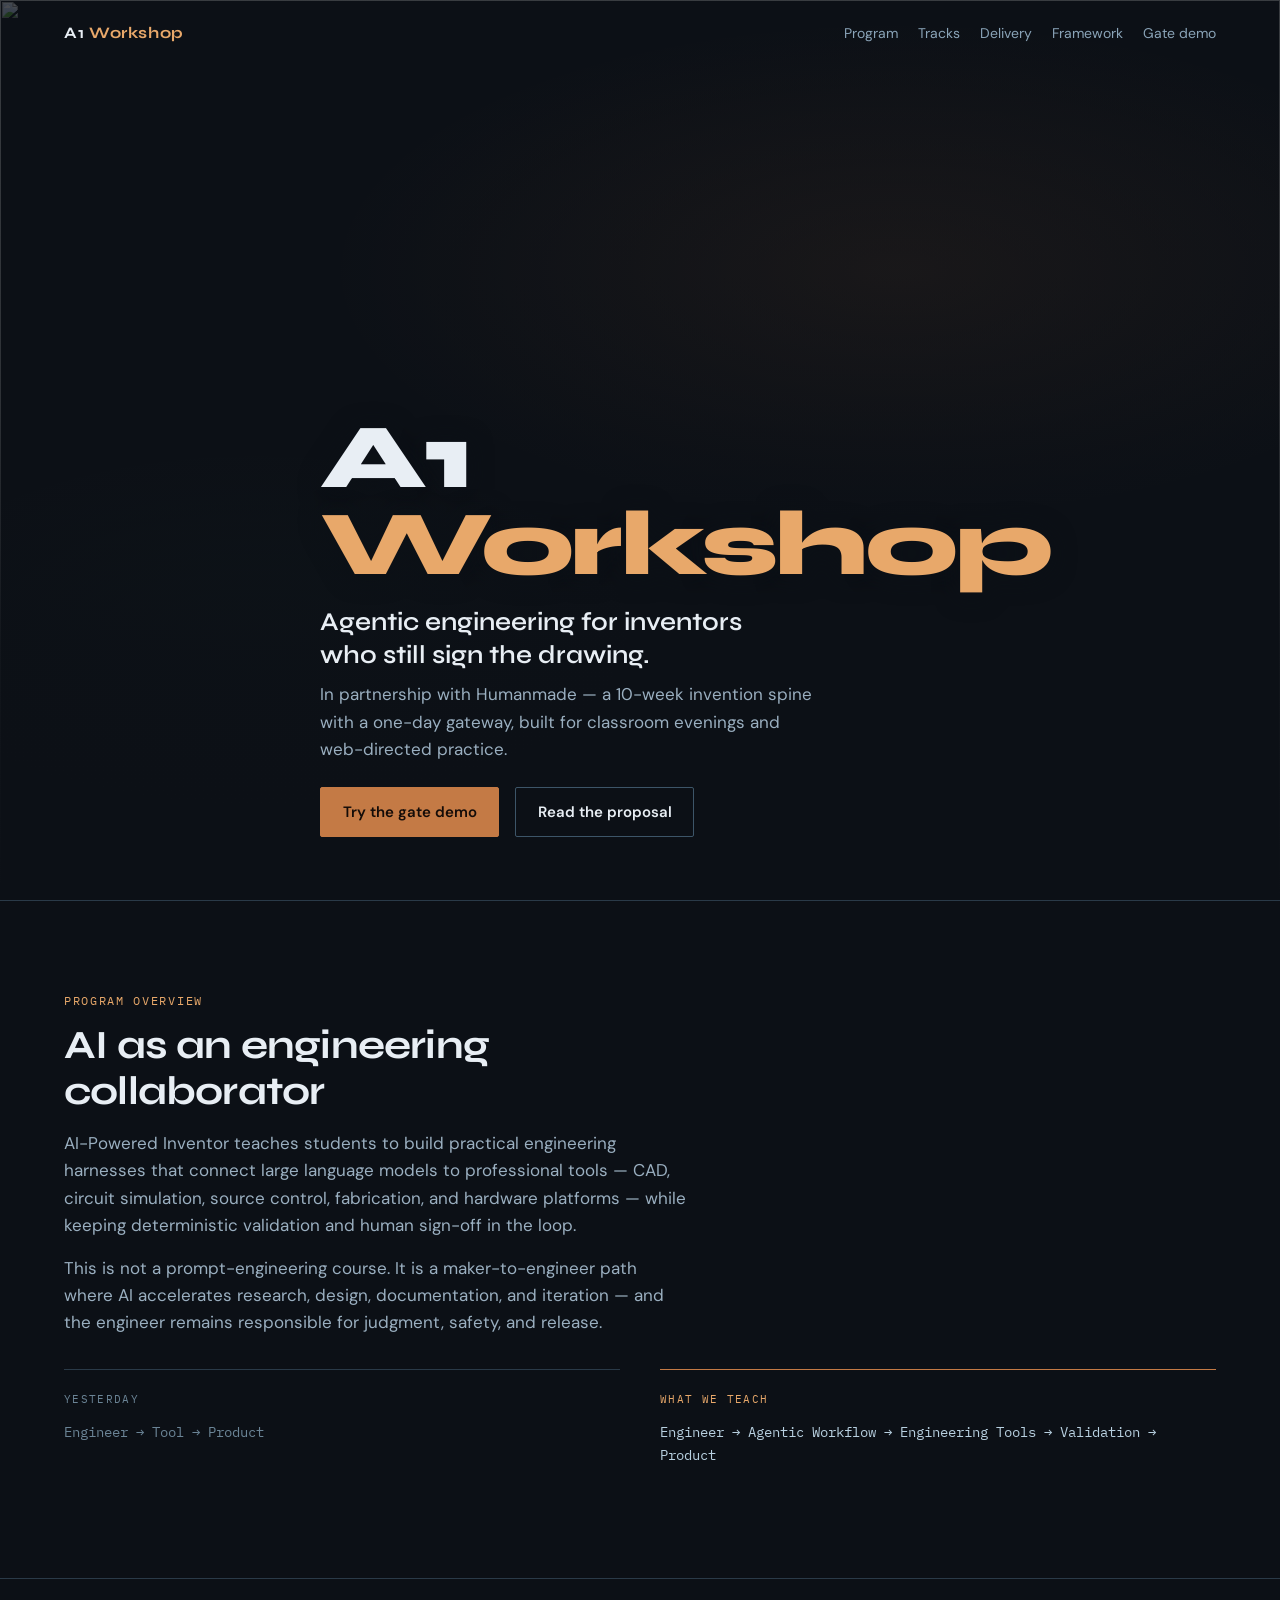
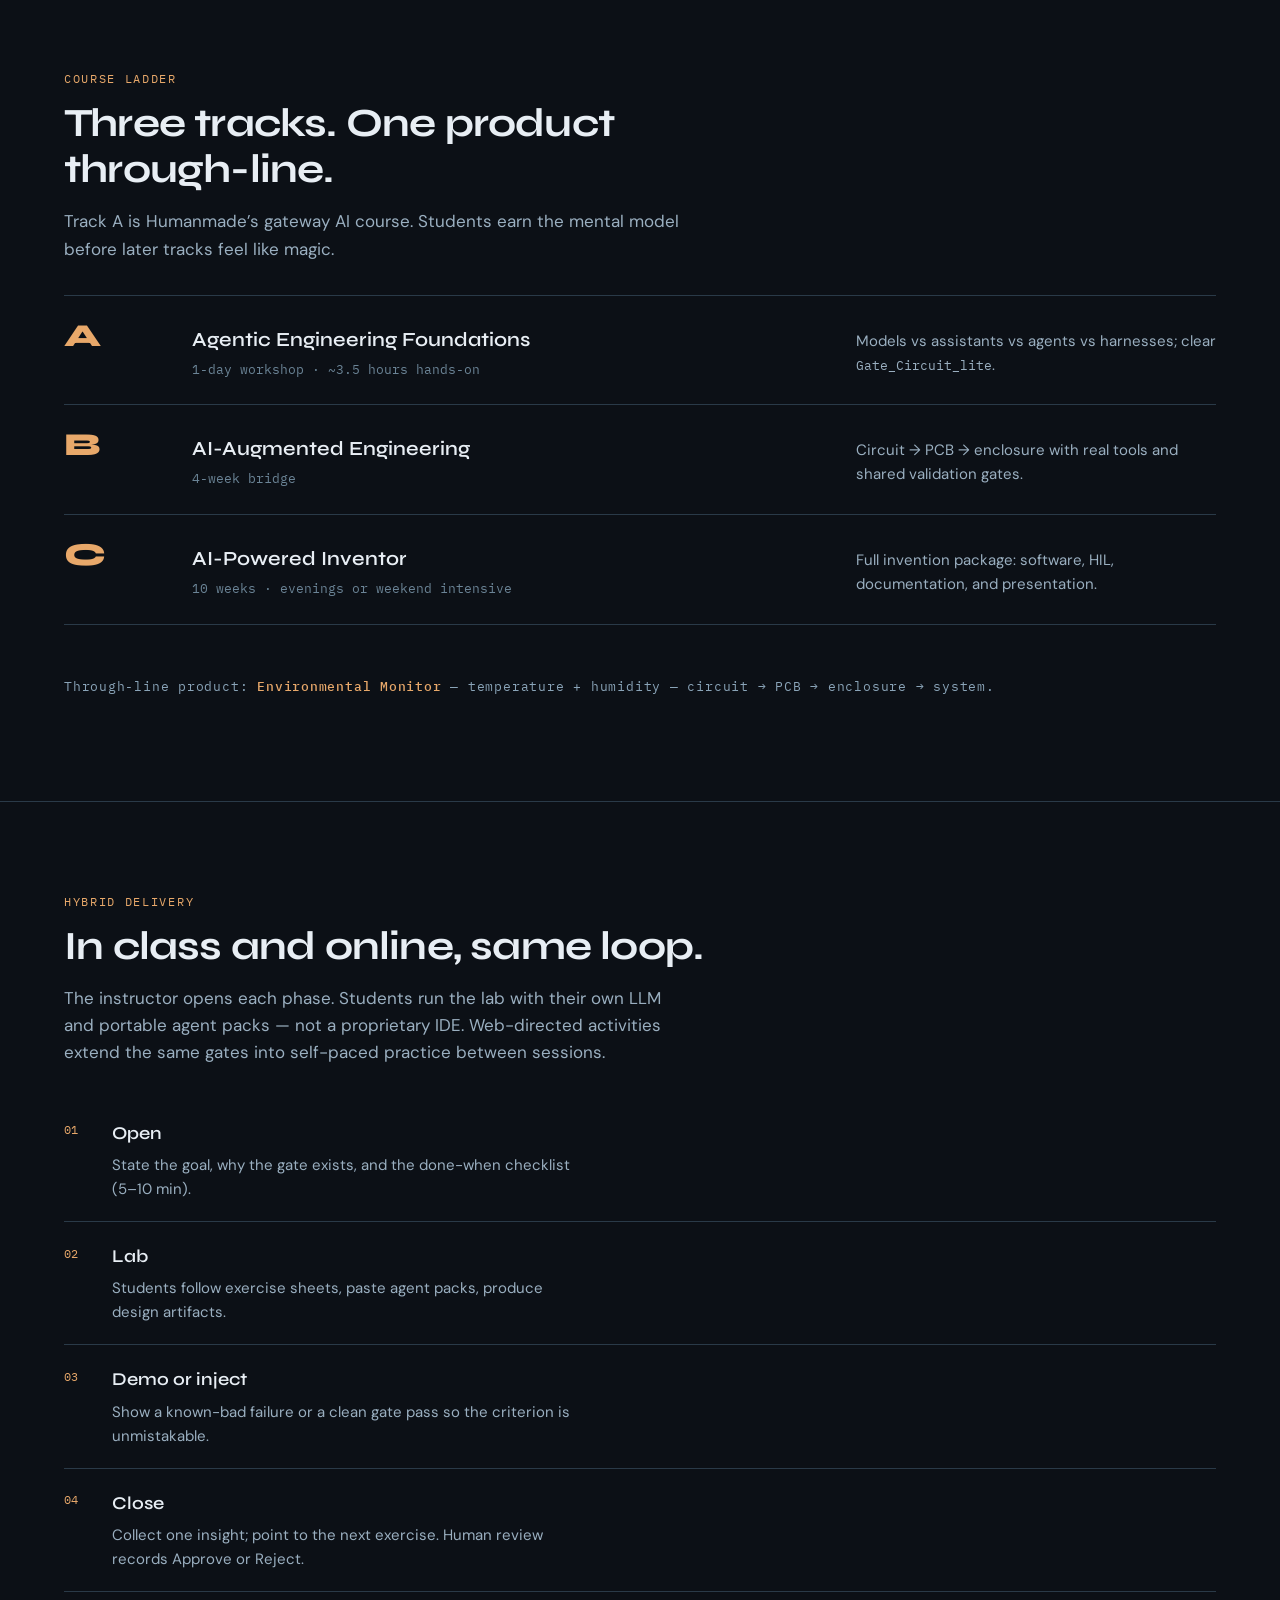
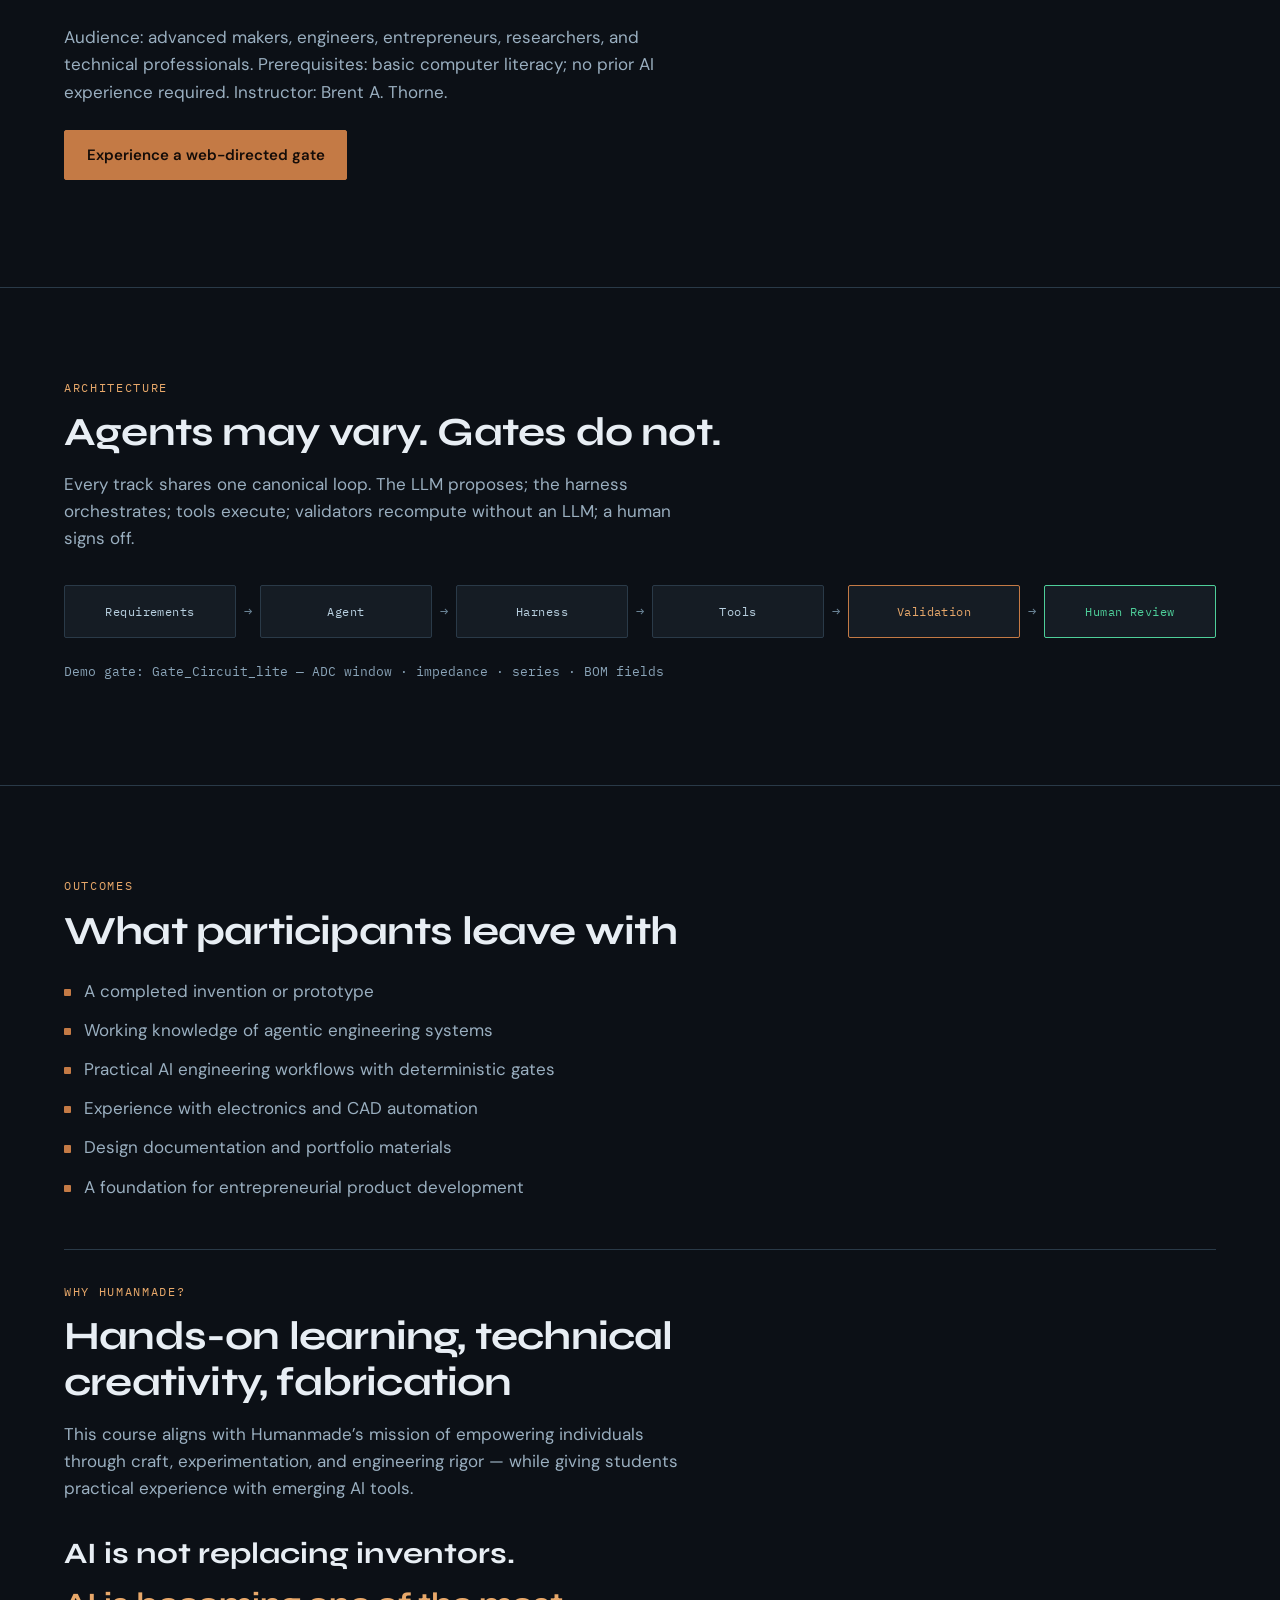
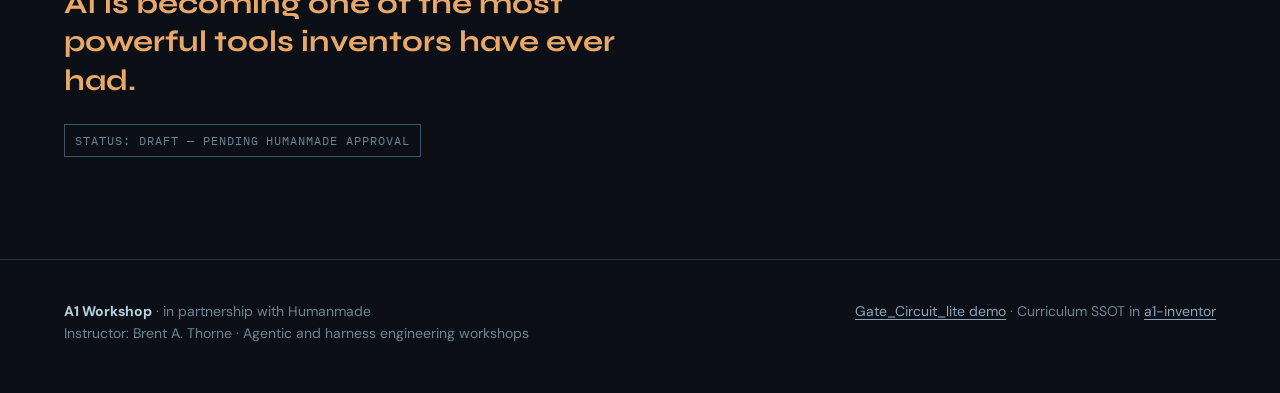
==== index.html @ 2c694110 "first light" ====
<!DOCTYPE html>
<html lang="en">
  <head>
    <meta charset="utf-8" />
    <meta name="viewport" content="width=device-width, initial-scale=1" />
    <title>A1 Workshop — AI-Powered Inventor</title>
    <meta
      name="description"
      content="A1 Workshop proposal: agentic and harness engineering for inventors, in partnership with Humanmade."
    />
    <link rel="icon" href="assets/favicon.svg" type="image/svg+xml" />
    <link rel="stylesheet" href="styles.css" />
  </head>
  <body>
    <header class="site-header">
      <div class="wrap">
        <a class="wordmark" href="./">A1 <span>Workshop</span></a>
        <nav class="nav" aria-label="Primary">
          <a href="#program">Program</a>
          <a href="#tracks">Tracks</a>
          <a href="#delivery">Delivery</a>
          <a href="#framework">Framework</a>
          <a href="lab/gate-lite.html">Gate demo</a>
        </nav>
      </div>
    </header>

    <main>
      <section class="hero" aria-label="Introduction">
        <div class="hero__visual" aria-hidden="true">
          <img src="assets/hero-monitor.svg" alt="" />
          <div class="hero__veil"></div>
        </div>
        <div class="wrap hero__content">
          <h1 class="hero__brand">A1<br /><em>Workshop</em></h1>
          <p class="hero__headline">Agentic engineering for inventors who still sign the drawing.</p>
          <p class="hero__support">
            In partnership with Humanmade — a 10-week invention spine with a one-day gateway, built for
            classroom evenings and web-directed practice.
          </p>
          <div class="hero__cta">
            <a class="btn btn--primary" href="lab/gate-lite.html">Try the gate demo</a>
            <a class="btn btn--ghost" href="#program">Read the proposal</a>
          </div>
        </div>
      </section>

      <section class="section" id="program">
        <div class="wrap">
          <p class="section__eyebrow">Program overview</p>
          <h2 class="section__title">AI as an engineering collaborator</h2>
          <p class="section__lead">
            AI-Powered Inventor teaches students to build practical engineering harnesses that connect
            large language models to professional tools — CAD, circuit simulation, source control,
            fabrication, and hardware platforms — while keeping deterministic validation and human
            sign-off in the loop.
          </p>
          <p class="section__lead" style="margin-top: -1rem">
            This is not a prompt-engineering course. It is a maker-to-engineer path where AI
            accelerates research, design, documentation, and iteration — and the engineer remains
            responsible for judgment, safety, and release.
          </p>
          <div class="compare">
            <div class="compare__old">
              <label>Yesterday</label>
              Engineer → Tool → Product
            </div>
            <div class="compare__new">
              <label>What we teach</label>
              Engineer → Agentic Workflow → Engineering Tools → Validation → Product
            </div>
          </div>
        </div>
      </section>

      <section class="section" id="tracks">
        <div class="wrap">
          <p class="section__eyebrow">Course ladder</p>
          <h2 class="section__title">Three tracks. One product through-line.</h2>
          <p class="section__lead">
            Track A is Humanmade’s gateway AI course. Students earn the mental model before later
            tracks feel like magic.
          </p>
          <div class="tracks">
            <article class="track">
              <div class="track__id">A</div>
              <div>
                <h3 class="track__name">Agentic Engineering Foundations</h3>
                <p class="track__meta">1-day workshop · ~3.5 hours hands-on</p>
              </div>
              <p class="track__outcome">
                Models vs assistants vs agents vs harnesses; clear
                <code style="font-family: var(--font-mono); font-size: 0.85em">Gate_Circuit_lite</code>.
              </p>
            </article>
            <article class="track">
              <div class="track__id">B</div>
              <div>
                <h3 class="track__name">AI-Augmented Engineering</h3>
                <p class="track__meta">4-week bridge</p>
              </div>
              <p class="track__outcome">
                Circuit → PCB → enclosure with real tools and shared validation gates.
              </p>
            </article>
            <article class="track">
              <div class="track__id">C</div>
              <div>
                <h3 class="track__name">AI-Powered Inventor</h3>
                <p class="track__meta">10 weeks · evenings or weekend intensive</p>
              </div>
              <p class="track__outcome">
                Full invention package: software, HIL, documentation, and presentation.
              </p>
            </article>
          </div>
          <p class="throughline">
            Through-line product: <strong>Environmental Monitor</strong> — temperature + humidity —
            circuit → PCB → enclosure → system.
          </p>
        </div>
      </section>

      <section class="section" id="delivery">
        <div class="wrap">
          <p class="section__eyebrow">Hybrid delivery</p>
          <h2 class="section__title">In class and online, same loop.</h2>
          <p class="section__lead">
            The instructor opens each phase. Students run the lab with their own LLM and portable
            agent packs — not a proprietary IDE. Web-directed activities extend the same gates into
            self-paced practice between sessions.
          </p>
          <div class="phases">
            <div class="phase">
              <h3>Open</h3>
              <p>State the goal, why the gate exists, and the done-when checklist (5–10 min).</p>
            </div>
            <div class="phase">
              <h3>Lab</h3>
              <p>Students follow exercise sheets, paste agent packs, produce design artifacts.</p>
            </div>
            <div class="phase">
              <h3>Demo or inject</h3>
              <p>Show a known-bad failure or a clean gate pass so the criterion is unmistakable.</p>
            </div>
            <div class="phase">
              <h3>Close</h3>
              <p>Collect one insight; point to the next exercise. Human review records Approve or Reject.</p>
            </div>
          </div>
          <p class="delivery-note">
            Audience: advanced makers, engineers, entrepreneurs, researchers, and technical
            professionals. Prerequisites: basic computer literacy; no prior AI experience required.
            Instructor: Brent A. Thorne.
          </p>
          <p style="margin-top: 1.5rem">
            <a class="btn btn--primary" href="lab/gate-lite.html">Experience a web-directed gate</a>
          </p>
        </div>
      </section>

      <section class="section" id="framework">
        <div class="wrap">
          <p class="section__eyebrow">Architecture</p>
          <h2 class="section__title">Agents may vary. Gates do not.</h2>
          <p class="section__lead">
            Every track shares one canonical loop. The LLM proposes; the harness orchestrates; tools
            execute; validators recompute without an LLM; a human signs off.
          </p>
          <div class="flow" role="list">
            <div class="flow__node" role="listitem">Requirements</div>
            <div class="flow__arrow" aria-hidden="true">→</div>
            <div class="flow__node" role="listitem">Agent</div>
            <div class="flow__arrow" aria-hidden="true">→</div>
            <div class="flow__node" role="listitem">Harness</div>
            <div class="flow__arrow" aria-hidden="true">→</div>
            <div class="flow__node" role="listitem">Tools</div>
            <div class="flow__arrow" aria-hidden="true">→</div>
            <div class="flow__node flow__node--gate" role="listitem">Validation</div>
            <div class="flow__arrow" aria-hidden="true">→</div>
            <div class="flow__node flow__node--human" role="listitem">Human Review</div>
          </div>
          <p class="gates-note">Demo gate: Gate_Circuit_lite — ADC window · impedance · series · BOM fields</p>
        </div>
      </section>

      <section class="section" id="outcomes">
        <div class="wrap">
          <p class="section__eyebrow">Outcomes</p>
          <h2 class="section__title">What participants leave with</h2>
          <ul class="outcomes">
            <li>A completed invention or prototype</li>
            <li>Working knowledge of agentic engineering systems</li>
            <li>Practical AI engineering workflows with deterministic gates</li>
            <li>Experience with electronics and CAD automation</li>
            <li>Design documentation and portfolio materials</li>
            <li>A foundation for entrepreneurial product development</li>
          </ul>

          <div class="closing" id="humanmade">
            <p class="section__eyebrow">Why Humanmade?</p>
            <h2 class="section__title">Hands-on learning, technical creativity, fabrication</h2>
            <p class="section__lead">
              This course aligns with Humanmade’s mission of empowering individuals through craft,
              experimentation, and engineering rigor — while giving students practical experience with
              emerging AI tools.
            </p>
            <blockquote>AI is not replacing inventors.</blockquote>
            <blockquote>AI is becoming one of the most powerful tools inventors have ever had.</blockquote>
            <p class="status-pill">Status: Draft — pending Humanmade approval</p>
          </div>
        </div>
      </section>
    </main>

    <footer class="site-footer">
      <div class="wrap">
        <div>
          <strong style="color: var(--steel-bright)">A1 Workshop</strong>
          · in partnership with Humanmade<br />
          Instructor: Brent A. Thorne · Agentic and harness engineering workshops
        </div>
        <div>
          <a href="lab/gate-lite.html">Gate_Circuit_lite demo</a>
          · Curriculum SSOT in
          <a href="https://github.com/a1-workshop/a1-inventor">a1-inventor</a>
        </div>
      </div>
    </footer>
  </body>
</html>
---- styles.css ----
/* A1 Workshop — visual system
   Maker-lab / precision-instrument: slate ground, steel, copper */

@import url("https://fonts.googleapis.com/css2?family=DM+Sans:ital,opsz,wght@0,9..40,400;0,9..40,500;0,9..40,600;0,9..40,700;1,9..40,400&family=IBM+Plex+Mono:wght@400;500;600&family=Syne:wght@600;700;800&display=swap");

:root {
  --bg: #0c1016;
  --bg-elev: #151c24;
  --bg-panel: #1a242e;
  --steel: #8aa4b8;
  --steel-dim: #6b8496;
  --steel-bright: #b8d0e0;
  --copper: #c47a45;
  --copper-bright: #e8a86a;
  --pass: #4ecf9a;
  --fail: #e86a6a;
  --ink: #e8eef4;
  --ink-muted: #9aafc0;
  --line: #2a3a48;
  --line-strong: #3d5568;
  --font-display: "Syne", sans-serif;
  --font-body: "DM Sans", sans-serif;
  --font-mono: "IBM Plex Mono", ui-monospace, monospace;
  --space: clamp(1rem, 2.5vw, 2rem);
  --max: 72rem;
  --ease: cubic-bezier(0.22, 1, 0.36, 1);
}

*,
*::before,
*::after {
  box-sizing: border-box;
}

html {
  scroll-behavior: smooth;
}

body {
  margin: 0;
  min-height: 100vh;
  font-family: var(--font-body);
  font-size: 1.0625rem;
  line-height: 1.6;
  color: var(--ink);
  background: var(--bg);
  -webkit-font-smoothing: antialiased;
}

img,
svg {
  max-width: 100%;
  display: block;
}

a {
  color: var(--copper-bright);
  text-decoration-thickness: 1px;
  text-underline-offset: 0.18em;
}

a:hover {
  color: var(--ink);
}

/* —— Layout —— */

.wrap {
  width: min(100% - 2 * var(--space), var(--max));
  margin-inline: auto;
}

.site-header {
  position: absolute;
  inset: 0 0 auto;
  z-index: 10;
  padding: 1.25rem 0;
}

.site-header .wrap {
  display: flex;
  align-items: center;
  justify-content: space-between;
  gap: 1rem;
}

.wordmark {
  font-family: var(--font-display);
  font-weight: 700;
  font-size: 1rem;
  letter-spacing: 0.04em;
  color: var(--ink);
  text-decoration: none;
}

.wordmark span {
  color: var(--copper-bright);
}

.nav {
  display: flex;
  flex-wrap: wrap;
  gap: 0.85rem 1.25rem;
  font-size: 0.875rem;
  justify-content: flex-end;
}

.nav a {
  color: var(--steel);
  text-decoration: none;
}

.nav a:hover,
.nav a[aria-current="page"] {
  color: var(--ink);
}

@media (max-width: 560px) {
  .site-header .wrap {
    flex-direction: column;
    align-items: flex-start;
  }

  .nav {
    justify-content: flex-start;
    font-size: 0.8125rem;
  }

  .hero__brand {
    font-size: clamp(2.5rem, 14vw, 3.5rem);
  }
}

/* —— Hero —— */

.hero {
  position: relative;
  min-height: 100vh;
  min-height: 100dvh;
  display: grid;
  align-items: end;
  overflow: hidden;
  isolation: isolate;
}

.hero__visual {
  position: absolute;
  inset: 0;
  z-index: -1;
  background:
    radial-gradient(ellipse 80% 50% at 70% 30%, rgba(196, 122, 69, 0.14), transparent 55%),
    radial-gradient(ellipse 60% 40% at 20% 70%, rgba(78, 207, 154, 0.06), transparent 50%),
    var(--bg);
}

.hero__visual img {
  width: 100%;
  height: 100%;
  object-fit: cover;
  object-position: center 28%;
  opacity: 0.42;
}

.hero__veil {
  position: absolute;
  inset: 0;
  background: linear-gradient(
    to top,
    var(--bg) 0%,
    rgba(12, 16, 22, 0.92) 28%,
    rgba(12, 16, 22, 0.55) 55%,
    rgba(12, 16, 22, 0.4) 100%
  );
  pointer-events: none;
}

.hero__content {
  position: relative;
  padding: clamp(5.5rem, 12vh, 8rem) 0 clamp(2.5rem, 7vh, 4.5rem);
  max-width: 40rem;
}

.hero__brand {
  font-family: var(--font-display);
  font-weight: 800;
  font-size: clamp(3.25rem, 12vw, 5.75rem);
  line-height: 0.95;
  letter-spacing: -0.03em;
  margin: 0 0 1rem;
  color: var(--ink);
  text-shadow: 0 2px 24px rgba(12, 16, 22, 0.85);
  animation: rise 0.9s var(--ease) both;
}

.hero__brand em {
  font-style: normal;
  color: var(--copper-bright);
}

.hero__headline {
  font-family: var(--font-display);
  font-weight: 600;
  font-size: clamp(1.2rem, 2.5vw, 1.6rem);
  line-height: 1.3;
  max-width: 28ch;
  margin: 0 0 0.65rem;
  color: var(--ink);
  animation: rise 0.9s var(--ease) 0.1s both;
}

.hero__support {
  max-width: 42ch;
  margin: 0 0 1.5rem;
  color: var(--ink-muted);
  animation: rise 0.9s var(--ease) 0.18s both;
}

.hero__cta {
  display: flex;
  flex-wrap: wrap;
  gap: 0.75rem 1rem;
  animation: rise 0.9s var(--ease) 0.26s both;
}

@keyframes rise {
  from {
    opacity: 0;
    transform: translateY(1.25rem);
  }
  to {
    opacity: 1;
    transform: none;
  }
}

/* —— Buttons —— */

.btn {
  display: inline-flex;
  align-items: center;
  justify-content: center;
  gap: 0.4rem;
  padding: 0.75rem 1.35rem;
  font-family: var(--font-body);
  font-size: 0.9375rem;
  font-weight: 600;
  border-radius: 2px;
  border: 1px solid transparent;
  cursor: pointer;
  text-decoration: none;
  transition: background 0.2s var(--ease), color 0.2s var(--ease), border-color 0.2s var(--ease),
    transform 0.2s var(--ease);
}

.btn:active {
  transform: translateY(1px);
}

.btn--primary {
  background: var(--copper);
  color: #140c08;
  border-color: var(--copper);
}

.btn--primary:hover {
  background: var(--copper-bright);
  color: #140c08;
}

.btn--ghost {
  background: transparent;
  color: var(--ink);
  border-color: var(--line-strong);
}

.btn--ghost:hover {
  border-color: var(--steel);
  color: var(--ink);
}

.btn--pass {
  background: transparent;
  color: var(--pass);
  border-color: var(--pass);
}

.btn--pass:hover {
  background: rgba(78, 207, 154, 0.12);
}

.btn--fail {
  background: transparent;
  color: var(--fail);
  border-color: var(--fail);
}

.btn--fail:hover {
  background: rgba(232, 106, 106, 0.12);
}

.btn--small {
  padding: 0.45rem 0.85rem;
  font-size: 0.8125rem;
  font-weight: 500;
  font-family: var(--font-mono);
}

/* —— Sections —— */

.section {
  padding: clamp(3.5rem, 10vh, 6.5rem) 0;
  border-top: 1px solid var(--line);
}

.section__eyebrow {
  font-family: var(--font-mono);
  font-size: 0.75rem;
  letter-spacing: 0.14em;
  text-transform: uppercase;
  color: var(--copper-bright);
  margin: 0 0 0.75rem;
}

.section__title {
  font-family: var(--font-display);
  font-weight: 700;
  font-size: clamp(1.75rem, 4vw, 2.5rem);
  line-height: 1.15;
  letter-spacing: -0.02em;
  margin: 0 0 1rem;
  max-width: 22ch;
}

.section__lead {
  margin: 0 0 2rem;
  max-width: 52ch;
  color: var(--ink-muted);
}

/* —— Why —— */

.compare {
  display: grid;
  gap: 1.5rem;
  margin-top: 2rem;
}

@media (min-width: 720px) {
  .compare {
    grid-template-columns: 1fr 1fr;
    gap: 2.5rem;
  }
}

.compare__old,
.compare__new {
  font-family: var(--font-mono);
  font-size: 0.875rem;
  line-height: 1.7;
  padding: 1.25rem 0;
}

.compare__old {
  color: var(--steel-dim);
  border-top: 1px solid var(--line);
}

.compare__new {
  color: var(--steel-bright);
  border-top: 1px solid var(--copper);
}

.compare label {
  display: block;
  font-size: 0.7rem;
  letter-spacing: 0.12em;
  text-transform: uppercase;
  margin-bottom: 0.75rem;
  color: var(--steel-dim);
}

.compare__new label {
  color: var(--copper-bright);
}

/* —— Tracks —— */

.tracks {
  display: grid;
  gap: 0;
  margin-top: 2rem;
  border-top: 1px solid var(--line);
}

.track {
  display: grid;
  gap: 0.5rem 2rem;
  padding: 1.5rem 0;
  border-bottom: 1px solid var(--line);
}

@media (min-width: 720px) {
  .track {
    grid-template-columns: 6rem 1fr auto;
    align-items: baseline;
  }
}

.track__id {
  font-family: var(--font-display);
  font-weight: 800;
  font-size: 2rem;
  color: var(--copper-bright);
  line-height: 1;
}

.track__name {
  font-family: var(--font-display);
  font-weight: 600;
  font-size: 1.25rem;
  margin: 0;
}

.track__meta {
  font-family: var(--font-mono);
  font-size: 0.8125rem;
  color: var(--steel-dim);
  margin: 0.25rem 0 0;
}

.track__outcome {
  margin: 0;
  color: var(--ink-muted);
  font-size: 0.9375rem;
  max-width: 36ch;
}

.throughline {
  margin-top: 2rem;
  padding: 1.25rem 0 0;
  font-family: var(--font-mono);
  font-size: 0.8125rem;
  letter-spacing: 0.06em;
  color: var(--steel);
}

.throughline strong {
  color: var(--copper-bright);
  font-weight: 500;
}

/* —— Delivery —— */

.phases {
  display: grid;
  gap: 0;
  counter-reset: phase;
  margin-top: 1.5rem;
}

.phase {
  display: grid;
  gap: 0.35rem;
  padding: 1.25rem 0 1.25rem 3rem;
  border-bottom: 1px solid var(--line);
  position: relative;
  counter-increment: phase;
}

.phase::before {
  content: counter(phase, decimal-leading-zero);
  position: absolute;
  left: 0;
  top: 1.35rem;
  font-family: var(--font-mono);
  font-size: 0.75rem;
  color: var(--copper-bright);
}

.phase h3 {
  font-family: var(--font-display);
  font-size: 1.125rem;
  font-weight: 600;
  margin: 0;
}

.phase p {
  margin: 0;
  color: var(--ink-muted);
  font-size: 0.9375rem;
  max-width: 48ch;
}

.delivery-note {
  margin-top: 2rem;
  max-width: 52ch;
  color: var(--ink-muted);
}

/* —— Framework flow —— */

.flow {
  display: flex;
  flex-wrap: wrap;
  align-items: stretch;
  gap: 0.5rem;
  margin-top: 2rem;
}

.flow__node {
  flex: 1 1 7rem;
  min-width: 6.5rem;
  padding: 1rem 0.85rem;
  background: var(--bg-elev);
  border: 1px solid var(--line);
  border-radius: 2px;
  font-family: var(--font-mono);
  font-size: 0.75rem;
  letter-spacing: 0.04em;
  text-align: center;
  color: var(--steel-bright);
  animation: rise 0.7s var(--ease) both;
}

.flow__node:nth-child(1) {
  animation-delay: 0.05s;
}
.flow__node:nth-child(3) {
  animation-delay: 0.1s;
}
.flow__node:nth-child(5) {
  animation-delay: 0.15s;
}
.flow__node:nth-child(7) {
  animation-delay: 0.2s;
}
.flow__node:nth-child(9) {
  animation-delay: 0.25s;
}
.flow__node:nth-child(11) {
  animation-delay: 0.3s;
}

.flow__node--gate {
  border-color: var(--copper);
  color: var(--copper-bright);
}

.flow__node--human {
  border-color: var(--pass);
  color: var(--pass);
}

.flow__arrow {
  display: flex;
  align-items: center;
  color: var(--steel-dim);
  font-family: var(--font-mono);
  font-size: 0.875rem;
  flex: 0 0 auto;
}

@media (max-width: 640px) {
  .flow__arrow {
    width: 100%;
    justify-content: center;
    transform: rotate(90deg);
    height: 1.25rem;
  }
}

.gates-note {
  margin-top: 1.5rem;
  font-family: var(--font-mono);
  font-size: 0.8125rem;
  color: var(--steel);
}

/* —— Outcomes —— */

.outcomes {
  list-style: none;
  padding: 0;
  margin: 1.5rem 0 0;
  display: grid;
  gap: 0.75rem;
}

.outcomes li {
  padding-left: 1.25rem;
  position: relative;
  color: var(--ink-muted);
}

.outcomes li::before {
  content: "";
  position: absolute;
  left: 0;
  top: 0.65em;
  width: 0.45rem;
  height: 0.45rem;
  background: var(--copper);
  border-radius: 1px;
}

.closing {
  margin-top: 3rem;
  padding-top: 2rem;
  border-top: 1px solid var(--line);
}

.closing blockquote {
  margin: 0;
  font-family: var(--font-display);
  font-weight: 700;
  font-size: clamp(1.35rem, 3vw, 1.85rem);
  line-height: 1.3;
  max-width: 28ch;
  color: var(--ink);
}

.closing blockquote + blockquote {
  margin-top: 0.75rem;
  color: var(--copper-bright);
}

.status-pill {
  display: inline-block;
  margin-top: 1.5rem;
  font-family: var(--font-mono);
  font-size: 0.75rem;
  letter-spacing: 0.08em;
  text-transform: uppercase;
  color: var(--steel-dim);
  border: 1px solid var(--line-strong);
  padding: 0.35rem 0.65rem;
}

/* —— Footer —— */

.site-footer {
  padding: 2.5rem 0 3rem;
  border-top: 1px solid var(--line);
  font-size: 0.875rem;
  color: var(--steel-dim);
}

.site-footer .wrap {
  display: flex;
  flex-wrap: wrap;
  gap: 1rem 2rem;
  justify-content: space-between;
}

.site-footer a {
  color: var(--steel);
}

/* —— Lab page —— */

.lab-page {
  padding-top: 4.5rem;
}

.lab-banner {
  background: var(--bg-elev);
  border-bottom: 1px solid var(--line);
  padding: 0.65rem 0;
  font-family: var(--font-mono);
  font-size: 0.75rem;
  color: var(--steel);
}

.lab-banner strong {
  color: var(--copper-bright);
  font-weight: 500;
}

.lab-grid {
  display: grid;
  gap: 2rem;
  padding: 2rem 0 4rem;
}

@media (min-width: 960px) {
  .lab-grid {
    grid-template-columns: 1fr 1fr;
    align-items: start;
  }
}

.lab-panel {
  background: var(--bg-elev);
  border: 1px solid var(--line);
  border-radius: 2px;
  padding: 1.25rem 1.35rem 1.5rem;
}

.lab-panel h2 {
  font-family: var(--font-display);
  font-size: 1.15rem;
  font-weight: 600;
  margin: 0 0 0.75rem;
}

.lab-panel p {
  margin: 0 0 1rem;
  color: var(--ink-muted);
  font-size: 0.9375rem;
}

.lab-panel h2 .step {
  font-family: var(--font-mono);
  font-size: 0.7rem;
  font-weight: 500;
  letter-spacing: 0.1em;
  color: var(--copper-bright);
  display: block;
  margin-bottom: 0.35rem;
}

.checklist {
  list-style: none;
  padding: 0;
  margin: 0;
  font-size: 0.875rem;
  color: var(--ink-muted);
}

.checklist li {
  padding: 0.35rem 0 0.35rem 1.1rem;
  position: relative;
}

.checklist li::before {
  content: "□";
  position: absolute;
  left: 0;
  color: var(--steel-dim);
  font-family: var(--font-mono);
}

.form-grid {
  display: grid;
  grid-template-columns: 1fr 1fr;
  gap: 0.75rem;
}

@media (max-width: 420px) {
  .form-grid {
    grid-template-columns: 1fr;
  }

  .form-grid label.span-2 {
    grid-column: 1;
  }
}

.form-grid label {
  display: flex;
  flex-direction: column;
  gap: 0.3rem;
  font-family: var(--font-mono);
  font-size: 0.7rem;
  letter-spacing: 0.04em;
  color: var(--steel);
}

.form-grid label.span-2 {
  grid-column: 1 / -1;
}

.form-grid input,
.form-grid select {
  font-family: var(--font-mono);
  font-size: 0.875rem;
  padding: 0.5rem 0.6rem;
  background: var(--bg);
  border: 1px solid var(--line-strong);
  border-radius: 2px;
  color: var(--ink);
}

.form-grid input:focus,
.form-grid select:focus {
  outline: 1px solid var(--copper);
  border-color: var(--copper);
}

.form-actions {
  display: flex;
  flex-wrap: wrap;
  gap: 0.5rem;
  margin-top: 1rem;
}

.check-row {
  display: flex;
  align-items: center;
  gap: 0.5rem;
  margin-top: 0.75rem;
  font-family: var(--font-mono);
  font-size: 0.75rem;
  color: var(--steel);
}

.check-row input {
  accent-color: var(--copper);
}

/* Gate results */

.gate-status {
  font-family: var(--font-mono);
  font-size: 1.25rem;
  font-weight: 600;
  letter-spacing: 0.08em;
  margin: 0 0 1rem;
  padding: 0.65rem 0.85rem;
  border: 1px solid var(--line);
  border-radius: 2px;
  transition: border-color 0.35s var(--ease), color 0.35s var(--ease), background 0.35s var(--ease);
}

.gate-status.is-idle {
  color: var(--steel-dim);
}

.gate-status.is-pass {
  color: var(--pass);
  border-color: var(--pass);
  background: rgba(78, 207, 154, 0.08);
}

.gate-status.is-fail {
  color: var(--fail);
  border-color: var(--fail);
  background: rgba(232, 106, 106, 0.08);
}

.checks {
  list-style: none;
  padding: 0;
  margin: 0;
  font-family: var(--font-mono);
  font-size: 0.8125rem;
}

.checks li {
  display: grid;
  grid-template-columns: 7.5rem 3.5rem 1fr;
  gap: 0.5rem;
  padding: 0.55rem 0;
  border-bottom: 1px solid var(--line);
  animation: rise 0.4s var(--ease) both;
}

.checks .result-pass {
  color: var(--pass);
}

.checks .result-fail {
  color: var(--fail);
}

.checks .detail {
  color: var(--steel-dim);
}

@media (max-width: 520px) {
  .checks li {
    grid-template-columns: 1fr auto;
  }
  .checks .detail {
    grid-column: 1 / -1;
  }
}

.metrics {
  margin-top: 1rem;
  font-family: var(--font-mono);
  font-size: 0.75rem;
  color: var(--steel);
  display: grid;
  gap: 0.25rem;
}

/* Audit log */

.audit {
  font-family: var(--font-mono);
  font-size: 0.75rem;
  line-height: 1.55;
  background: var(--bg);
  border: 1px solid var(--line);
  border-radius: 2px;
  padding: 0.85rem;
  max-height: 14rem;
  overflow-y: auto;
  color: var(--steel);
  white-space: pre-wrap;
  word-break: break-word;
}

.audit:empty::before {
  content: "No audit entries yet.";
  color: var(--steel-dim);
}

.audit .entry {
  display: block;
  padding: 0.35rem 0;
  border-bottom: 1px solid var(--line);
  animation: rise 0.35s var(--ease) both;
}

.audit .entry:last-child {
  border-bottom: none;
}

.review-actions {
  display: flex;
  flex-wrap: wrap;
  gap: 0.5rem;
  margin: 1rem 0;
}

.review-note {
  width: 100%;
  font-family: var(--font-mono);
  font-size: 0.8125rem;
  padding: 0.55rem 0.65rem;
  background: var(--bg);
  border: 1px solid var(--line-strong);
  border-radius: 2px;
  color: var(--ink);
  resize: vertical;
  min-height: 3rem;
  margin-bottom: 0.75rem;
}

.lab-title-block {
  padding: 2rem 0 0;
}

.lab-title-block h1 {
  font-family: var(--font-display);
  font-weight: 700;
  font-size: clamp(1.75rem, 4vw, 2.35rem);
  margin: 0 0 0.5rem;
}

.lab-title-block p {
  margin: 0;
  color: var(--ink-muted);
  max-width: 52ch;
}

@media (prefers-reduced-motion: reduce) {
  *,
  *::before,
  *::after {
    animation-duration: 0.01ms !important;
    animation-iteration-count: 1 !important;
    transition-duration: 0.01ms !important;
  }
}
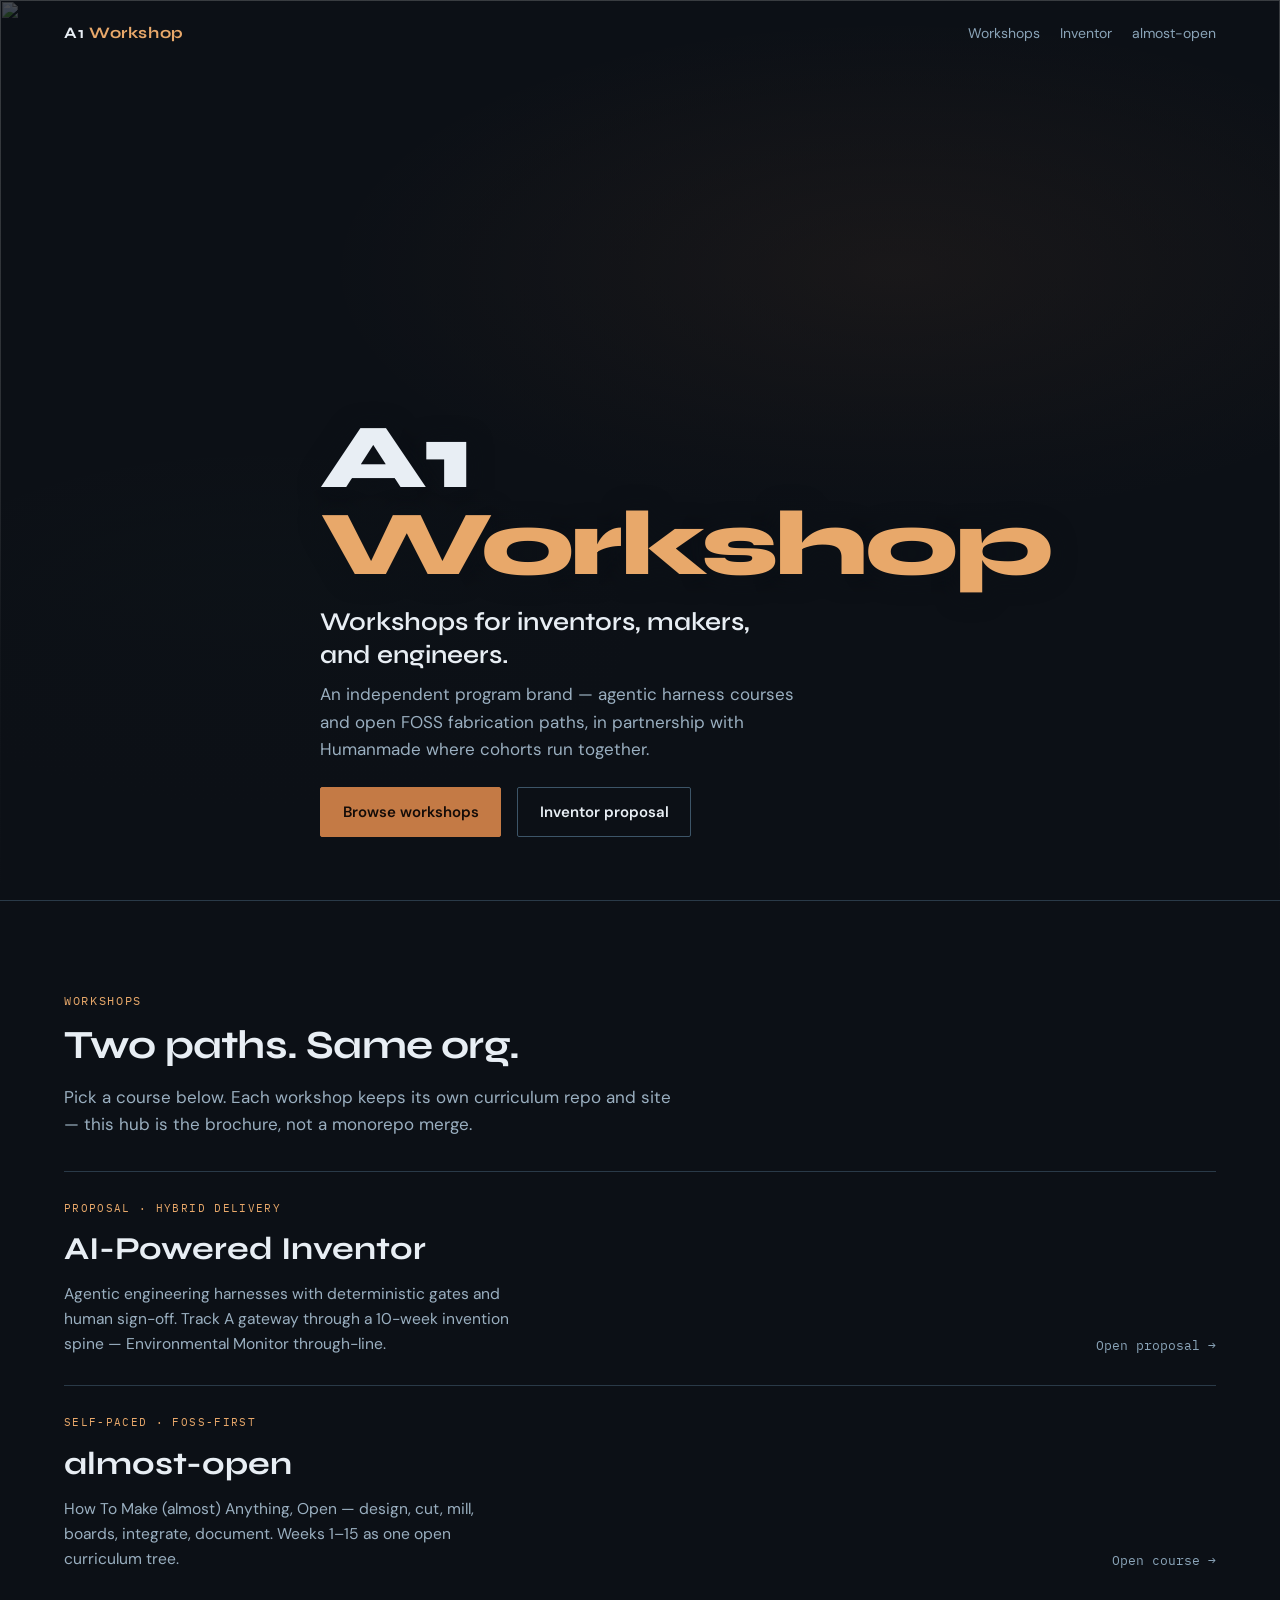
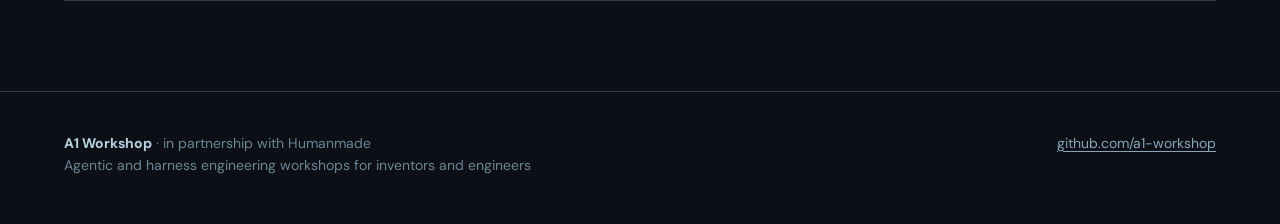
==== commit ebdf7901: "Refactor into multi-workshop org hub; move Inventor under /inventor/. Co-authored-by: Cursor <cursor" ====
--- a/index.html
+++ b/index.html
@@ -3,10 +3,10 @@
   <head>
     <meta charset="utf-8" />
     <meta name="viewport" content="width=device-width, initial-scale=1" />
-    <title>A1 Workshop — AI-Powered Inventor</title>
+    <title>A1 Workshop</title>
     <meta
       name="description"
-      content="A1 Workshop proposal: agentic and harness engineering for inventors, in partnership with Humanmade."
+      content="A1 Workshop — agentic engineering and open maker courses. Home of AI-Powered Inventor and almost-open."
     />
     <link rel="icon" href="assets/favicon.svg" type="image/svg+xml" />
     <link rel="stylesheet" href="styles.css" />
@@ -16,11 +16,9 @@
       <div class="wrap">
         <a class="wordmark" href="./">A1 <span>Workshop</span></a>
         <nav class="nav" aria-label="Primary">
-          <a href="#program">Program</a>
-          <a href="#tracks">Tracks</a>
-          <a href="#delivery">Delivery</a>
-          <a href="#framework">Framework</a>
-          <a href="lab/gate-lite.html">Gate demo</a>
+          <a href="#workshops">Workshops</a>
+          <a href="inventor/">Inventor</a>
+          <a href="https://a1-workshop.github.io/almost-open/">almost-open</a>
         </nav>
       </div>
     </header>
@@ -33,181 +31,51 @@
         </div>
         <div class="wrap hero__content">
           <h1 class="hero__brand">A1<br /><em>Workshop</em></h1>
-          <p class="hero__headline">Agentic engineering for inventors who still sign the drawing.</p>
+          <p class="hero__headline">Workshops for inventors, makers, and engineers.</p>
           <p class="hero__support">
-            In partnership with Humanmade — a 10-week invention spine with a one-day gateway, built for
-            classroom evenings and web-directed practice.
+            An independent program brand — agentic harness courses and open FOSS fabrication paths, in
+            partnership with Humanmade where cohorts run together.
           </p>
           <div class="hero__cta">
-            <a class="btn btn--primary" href="lab/gate-lite.html">Try the gate demo</a>
-            <a class="btn btn--ghost" href="#program">Read the proposal</a>
+            <a class="btn btn--primary" href="#workshops">Browse workshops</a>
+            <a class="btn btn--ghost" href="inventor/">Inventor proposal</a>
           </div>
         </div>
       </section>
 
-      <section class="section" id="program">
+      <section class="section" id="workshops">
         <div class="wrap">
-          <p class="section__eyebrow">Program overview</p>
-          <h2 class="section__title">AI as an engineering collaborator</h2>
+          <p class="section__eyebrow">Workshops</p>
+          <h2 class="section__title">Two paths. Same org.</h2>
           <p class="section__lead">
-            AI-Powered Inventor teaches students to build practical engineering harnesses that connect
-            large language models to professional tools — CAD, circuit simulation, source control,
-            fabrication, and hardware platforms — while keeping deterministic validation and human
-            sign-off in the loop.
+            Pick a course below. Each workshop keeps its own curriculum repo and site — this hub is the
+            brochure, not a monorepo merge.
           </p>
-          <p class="section__lead" style="margin-top: -1rem">
-            This is not a prompt-engineering course. It is a maker-to-engineer path where AI
-            accelerates research, design, documentation, and iteration — and the engineer remains
-            responsible for judgment, safety, and release.
-          </p>
-          <div class="compare">
-            <div class="compare__old">
-              <label>Yesterday</label>
-              Engineer → Tool → Product
-            </div>
-            <div class="compare__new">
-              <label>What we teach</label>
-              Engineer → Agentic Workflow → Engineering Tools → Validation → Product
-            </div>
-          </div>
-        </div>
-      </section>
 
-      <section class="section" id="tracks">
-        <div class="wrap">
-          <p class="section__eyebrow">Course ladder</p>
-          <h2 class="section__title">Three tracks. One product through-line.</h2>
-          <p class="section__lead">
-            Track A is Humanmade’s gateway AI course. Students earn the mental model before later
-            tracks feel like magic.
-          </p>
-          <div class="tracks">
-            <article class="track">
-              <div class="track__id">A</div>
+          <div class="workshops">
+            <a class="workshop" href="inventor/">
               <div>
-                <h3 class="track__name">Agentic Engineering Foundations</h3>
-                <p class="track__meta">1-day workshop · ~3.5 hours hands-on</p>
+                <p class="workshop__eyebrow">Proposal · hybrid delivery</p>
+                <h3 class="workshop__name">AI-Powered Inventor</h3>
+                <p class="workshop__blurb">
+                  Agentic engineering harnesses with deterministic gates and human sign-off. Track A
+                  gateway through a 10-week invention spine — Environmental Monitor through-line.
+                </p>
               </div>
-              <p class="track__outcome">
-                Models vs assistants vs agents vs harnesses; clear
-                <code style="font-family: var(--font-mono); font-size: 0.85em">Gate_Circuit_lite</code>.
-              </p>
-            </article>
-            <article class="track">
-              <div class="track__id">B</div>
+              <span class="workshop__cta">Open proposal →</span>
+            </a>
+
+            <a class="workshop" href="https://a1-workshop.github.io/almost-open/">
               <div>
-                <h3 class="track__name">AI-Augmented Engineering</h3>
-                <p class="track__meta">4-week bridge</p>
+                <p class="workshop__eyebrow">Self-paced · FOSS-first</p>
+                <h3 class="workshop__name">almost-open</h3>
+                <p class="workshop__blurb">
+                  How To Make (almost) Anything, Open — design, cut, mill, boards, integrate, document.
+                  Weeks 1–15 as one open curriculum tree.
+                </p>
               </div>
-              <p class="track__outcome">
-                Circuit → PCB → enclosure with real tools and shared validation gates.
-              </p>
-            </article>
-            <article class="track">
-              <div class="track__id">C</div>
-              <div>
-                <h3 class="track__name">AI-Powered Inventor</h3>
-                <p class="track__meta">10 weeks · evenings or weekend intensive</p>
-              </div>
-              <p class="track__outcome">
-                Full invention package: software, HIL, documentation, and presentation.
-              </p>
-            </article>
-          </div>
-          <p class="throughline">
-            Through-line product: <strong>Environmental Monitor</strong> — temperature + humidity —
-            circuit → PCB → enclosure → system.
-          </p>
-        </div>
-      </section>
-
-      <section class="section" id="delivery">
-        <div class="wrap">
-          <p class="section__eyebrow">Hybrid delivery</p>
-          <h2 class="section__title">In class and online, same loop.</h2>
-          <p class="section__lead">
-            The instructor opens each phase. Students run the lab with their own LLM and portable
-            agent packs — not a proprietary IDE. Web-directed activities extend the same gates into
-            self-paced practice between sessions.
-          </p>
-          <div class="phases">
-            <div class="phase">
-              <h3>Open</h3>
-              <p>State the goal, why the gate exists, and the done-when checklist (5–10 min).</p>
-            </div>
-            <div class="phase">
-              <h3>Lab</h3>
-              <p>Students follow exercise sheets, paste agent packs, produce design artifacts.</p>
-            </div>
-            <div class="phase">
-              <h3>Demo or inject</h3>
-              <p>Show a known-bad failure or a clean gate pass so the criterion is unmistakable.</p>
-            </div>
-            <div class="phase">
-              <h3>Close</h3>
-              <p>Collect one insight; point to the next exercise. Human review records Approve or Reject.</p>
-            </div>
-          </div>
-          <p class="delivery-note">
-            Audience: advanced makers, engineers, entrepreneurs, researchers, and technical
-            professionals. Prerequisites: basic computer literacy; no prior AI experience required.
-            Instructor: Brent A. Thorne.
-          </p>
-          <p style="margin-top: 1.5rem">
-            <a class="btn btn--primary" href="lab/gate-lite.html">Experience a web-directed gate</a>
-          </p>
-        </div>
-      </section>
-
-      <section class="section" id="framework">
-        <div class="wrap">
-          <p class="section__eyebrow">Architecture</p>
-          <h2 class="section__title">Agents may vary. Gates do not.</h2>
-          <p class="section__lead">
-            Every track shares one canonical loop. The LLM proposes; the harness orchestrates; tools
-            execute; validators recompute without an LLM; a human signs off.
-          </p>
-          <div class="flow" role="list">
-            <div class="flow__node" role="listitem">Requirements</div>
-            <div class="flow__arrow" aria-hidden="true">→</div>
-            <div class="flow__node" role="listitem">Agent</div>
-            <div class="flow__arrow" aria-hidden="true">→</div>
-            <div class="flow__node" role="listitem">Harness</div>
-            <div class="flow__arrow" aria-hidden="true">→</div>
-            <div class="flow__node" role="listitem">Tools</div>
-            <div class="flow__arrow" aria-hidden="true">→</div>
-            <div class="flow__node flow__node--gate" role="listitem">Validation</div>
-            <div class="flow__arrow" aria-hidden="true">→</div>
-            <div class="flow__node flow__node--human" role="listitem">Human Review</div>
-          </div>
-          <p class="gates-note">Demo gate: Gate_Circuit_lite — ADC window · impedance · series · BOM fields</p>
-        </div>
-      </section>
-
-      <section class="section" id="outcomes">
-        <div class="wrap">
-          <p class="section__eyebrow">Outcomes</p>
-          <h2 class="section__title">What participants leave with</h2>
-          <ul class="outcomes">
-            <li>A completed invention or prototype</li>
-            <li>Working knowledge of agentic engineering systems</li>
-            <li>Practical AI engineering workflows with deterministic gates</li>
-            <li>Experience with electronics and CAD automation</li>
-            <li>Design documentation and portfolio materials</li>
-            <li>A foundation for entrepreneurial product development</li>
-          </ul>
-
-          <div class="closing" id="humanmade">
-            <p class="section__eyebrow">Why Humanmade?</p>
-            <h2 class="section__title">Hands-on learning, technical creativity, fabrication</h2>
-            <p class="section__lead">
-              This course aligns with Humanmade’s mission of empowering individuals through craft,
-              experimentation, and engineering rigor — while giving students practical experience with
-              emerging AI tools.
-            </p>
-            <blockquote>AI is not replacing inventors.</blockquote>
-            <blockquote>AI is becoming one of the most powerful tools inventors have ever had.</blockquote>
-            <p class="status-pill">Status: Draft — pending Humanmade approval</p>
+              <span class="workshop__cta">Open course →</span>
+            </a>
           </div>
         </div>
       </section>
@@ -218,12 +86,10 @@
         <div>
           <strong style="color: var(--steel-bright)">A1 Workshop</strong>
           · in partnership with Humanmade<br />
-          Instructor: Brent A. Thorne · Agentic and harness engineering workshops
+          Agentic and harness engineering workshops for inventors and engineers
         </div>
         <div>
-          <a href="lab/gate-lite.html">Gate_Circuit_lite demo</a>
-          · Curriculum SSOT in
-          <a href="https://github.com/a1-workshop/a1-inventor">a1-inventor</a>
+          <a href="https://github.com/a1-workshop">github.com/a1-workshop</a>
         </div>
       </div>
     </footer>
--- a/styles.css
+++ b/styles.css
@@ -956,6 +956,73 @@
   max-width: 52ch;
 }
 
+/* —— Org hub workshops —— */
+
+.workshops {
+  display: grid;
+  gap: 0;
+  margin-top: 2rem;
+  border-top: 1px solid var(--line);
+}
+
+.workshop {
+  display: grid;
+  gap: 0.75rem;
+  padding: 1.75rem 0;
+  border-bottom: 1px solid var(--line);
+  text-decoration: none;
+  color: inherit;
+  transition: color 0.2s var(--ease);
+}
+
+@media (min-width: 720px) {
+  .workshop {
+    grid-template-columns: 1fr auto;
+    align-items: end;
+    gap: 1.5rem 2rem;
+  }
+}
+
+.workshop:hover .workshop__name {
+  color: var(--copper-bright);
+}
+
+.workshop__eyebrow {
+  font-family: var(--font-mono);
+  font-size: 0.7rem;
+  letter-spacing: 0.12em;
+  text-transform: uppercase;
+  color: var(--copper-bright);
+  margin: 0 0 0.35rem;
+}
+
+.workshop__name {
+  font-family: var(--font-display);
+  font-weight: 700;
+  font-size: clamp(1.5rem, 3.5vw, 2rem);
+  margin: 0;
+  color: var(--ink);
+  transition: color 0.2s var(--ease);
+}
+
+.workshop__blurb {
+  margin: 0.5rem 0 0;
+  max-width: 42ch;
+  color: var(--ink-muted);
+  font-size: 0.975rem;
+}
+
+.workshop__cta {
+  font-family: var(--font-mono);
+  font-size: 0.8125rem;
+  color: var(--steel);
+  white-space: nowrap;
+}
+
+.workshop:hover .workshop__cta {
+  color: var(--copper-bright);
+}
+
 @media (prefers-reduced-motion: reduce) {
   *,
   *::before,
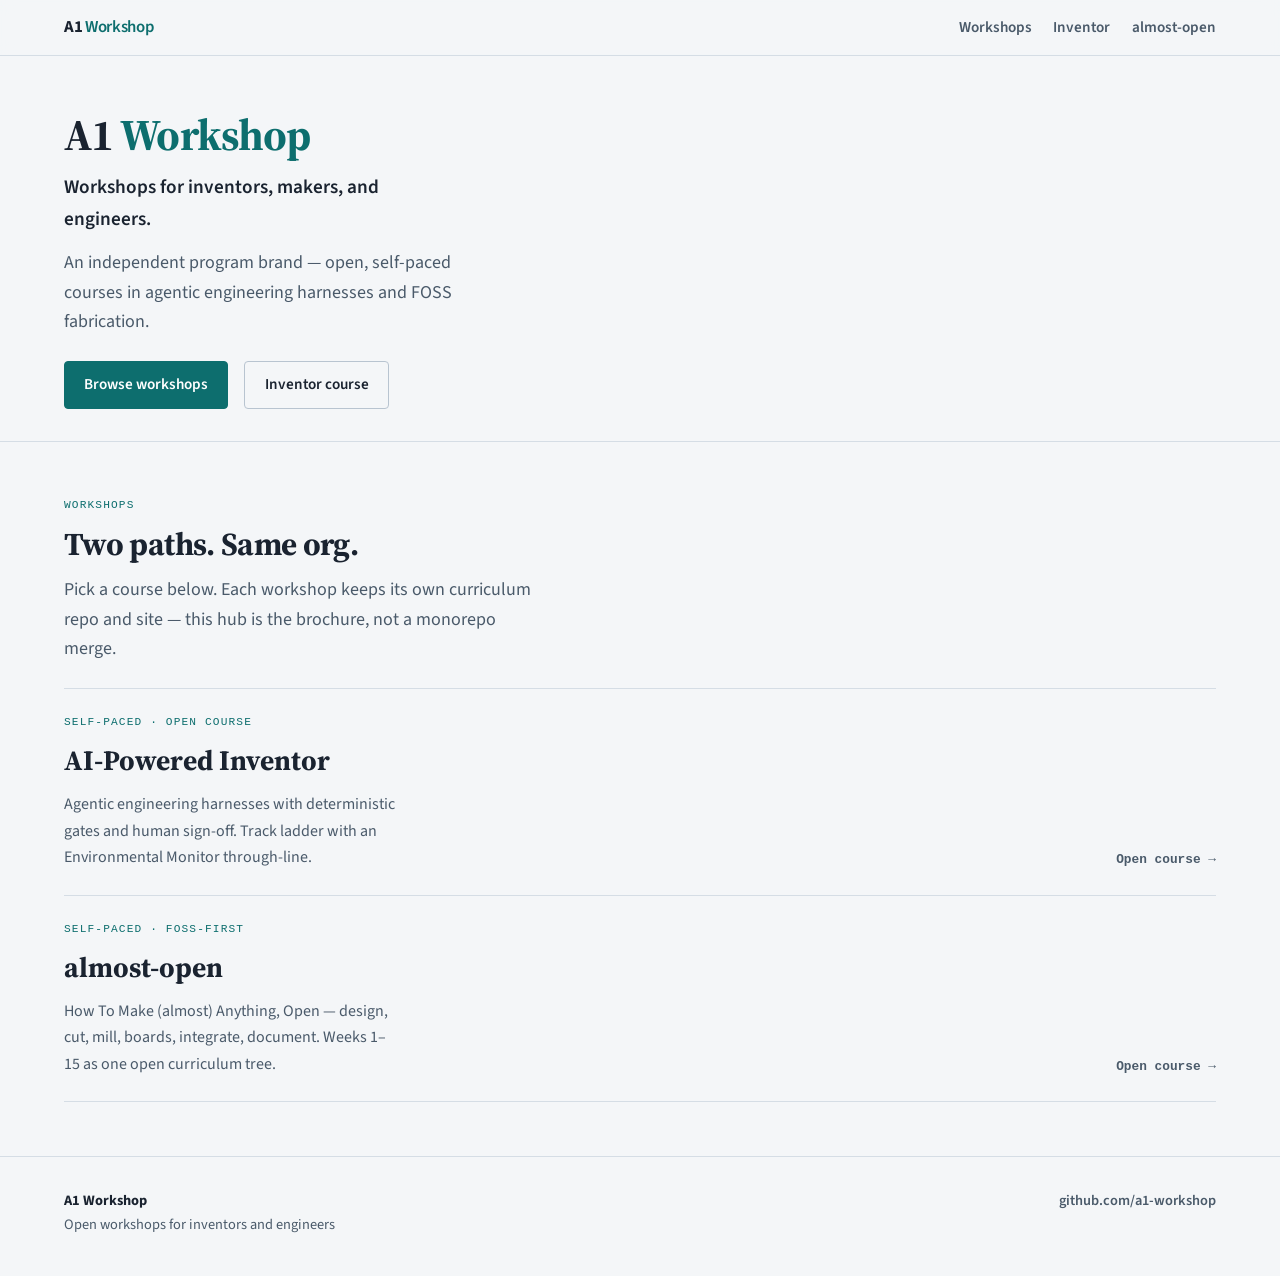
==== commit ad688019: "Restyle hub to light theme; scrub Humanmade; point Inventor at open course. Co-authored-by: Cursor <" ====
--- a/index.html
+++ b/index.html
@@ -6,7 +6,7 @@
     <title>A1 Workshop</title>
     <meta
       name="description"
-      content="A1 Workshop — agentic engineering and open maker courses. Home of AI-Powered Inventor and almost-open."
+      content="A1 Workshop — open, self-paced courses for inventors, makers, and engineers. Home of AI-Powered Inventor and almost-open."
     />
     <link rel="icon" href="assets/favicon.svg" type="image/svg+xml" />
     <link rel="stylesheet" href="styles.css" />
@@ -24,24 +24,18 @@
     </header>
 
     <main>
-      <section class="hero" aria-label="Introduction">
-        <div class="hero__visual" aria-hidden="true">
-          <img src="assets/hero-monitor.svg" alt="" />
-          <div class="hero__veil"></div>
+      <div class="wrap home-intro">
+        <h1 class="home-intro__brand">A1 <em>Workshop</em></h1>
+        <p class="home-intro__lead">Workshops for inventors, makers, and engineers.</p>
+        <p class="home-intro__support">
+          An independent program brand — open, self-paced courses in agentic engineering harnesses and
+          FOSS fabrication.
+        </p>
+        <div class="home-intro__cta">
+          <a class="btn btn--primary" href="#workshops">Browse workshops</a>
+          <a class="btn btn--ghost" href="https://a1-workshop.github.io/a1-inventor/">Inventor course</a>
         </div>
-        <div class="wrap hero__content">
-          <h1 class="hero__brand">A1<br /><em>Workshop</em></h1>
-          <p class="hero__headline">Workshops for inventors, makers, and engineers.</p>
-          <p class="hero__support">
-            An independent program brand — agentic harness courses and open FOSS fabrication paths, in
-            partnership with Humanmade where cohorts run together.
-          </p>
-          <div class="hero__cta">
-            <a class="btn btn--primary" href="#workshops">Browse workshops</a>
-            <a class="btn btn--ghost" href="inventor/">Inventor proposal</a>
-          </div>
-        </div>
-      </section>
+      </div>
 
       <section class="section" id="workshops">
         <div class="wrap">
@@ -53,16 +47,16 @@
           </p>
 
           <div class="workshops">
-            <a class="workshop" href="inventor/">
+            <a class="workshop" href="https://a1-workshop.github.io/a1-inventor/">
               <div>
-                <p class="workshop__eyebrow">Proposal · hybrid delivery</p>
+                <p class="workshop__eyebrow">Self-paced · open course</p>
                 <h3 class="workshop__name">AI-Powered Inventor</h3>
                 <p class="workshop__blurb">
-                  Agentic engineering harnesses with deterministic gates and human sign-off. Track A
-                  gateway through a 10-week invention spine — Environmental Monitor through-line.
+                  Agentic engineering harnesses with deterministic gates and human sign-off. Track
+                  ladder with an Environmental Monitor through-line.
                 </p>
               </div>
-              <span class="workshop__cta">Open proposal →</span>
+              <span class="workshop__cta">Open course →</span>
             </a>
 
             <a class="workshop" href="https://a1-workshop.github.io/almost-open/">
@@ -84,9 +78,8 @@
     <footer class="site-footer">
       <div class="wrap">
         <div>
-          <strong style="color: var(--steel-bright)">A1 Workshop</strong>
-          · in partnership with Humanmade<br />
-          Agentic and harness engineering workshops for inventors and engineers
+          <strong style="color: var(--ink)">A1 Workshop</strong><br />
+          Open workshops for inventors and engineers
         </div>
         <div>
           <a href="https://github.com/a1-workshop">github.com/a1-workshop</a>
--- a/styles.css
+++ b/styles.css
@@ -1,28 +1,24 @@
-/* A1 Workshop — visual system
-   Maker-lab / precision-instrument: slate ground, steel, copper */
-
-@import url("https://fonts.googleapis.com/css2?family=DM+Sans:ital,opsz,wght@0,9..40,400;0,9..40,500;0,9..40,600;0,9..40,700;1,9..40,400&family=IBM+Plex+Mono:wght@400;500;600&family=Syne:wght@600;700;800&display=swap");
+/* A1 Workshop hub — reading-first light theme (aligned with almost-open) */
+
+@import url("https://fonts.googleapis.com/css2?family=Source+Sans+3:ital,wght@0,400;0,600;0,700;1,400&family=Source+Serif+4:opsz,wght@8..60,600;8..60,700&display=swap");
 
 :root {
-  --bg: #0c1016;
-  --bg-elev: #151c24;
-  --bg-panel: #1a242e;
-  --steel: #8aa4b8;
-  --steel-dim: #6b8496;
-  --steel-bright: #b8d0e0;
-  --copper: #c47a45;
-  --copper-bright: #e8a86a;
-  --pass: #4ecf9a;
-  --fail: #e86a6a;
-  --ink: #e8eef4;
-  --ink-muted: #9aafc0;
-  --line: #2a3a48;
-  --line-strong: #3d5568;
-  --font-display: "Syne", sans-serif;
-  --font-body: "DM Sans", sans-serif;
-  --font-mono: "IBM Plex Mono", ui-monospace, monospace;
-  --space: clamp(1rem, 2.5vw, 2rem);
+  --bg: #f4f6f8;
+  --bg-elev: #ffffff;
+  --ink: #1a2330;
+  --ink-muted: #4a5a6a;
+  --line: #d5dde5;
+  --line-strong: #b8c4d0;
+  --accent: #0d6e6e;
+  --accent-soft: #e6f3f3;
+  --pass: #1a7f4f;
+  --fail: #b42318;
+  --font-body: "Source Sans 3", system-ui, sans-serif;
+  --font-display: "Source Serif 4", Georgia, serif;
+  --font-mono: ui-monospace, "SF Mono", Menlo, monospace;
+  --space: clamp(1rem, 3vw, 1.75rem);
   --max: 72rem;
+  --measure: 42rem;
   --ease: cubic-bezier(0.22, 1, 0.36, 1);
 }
 
@@ -40,8 +36,8 @@
   margin: 0;
   min-height: 100vh;
   font-family: var(--font-body);
-  font-size: 1.0625rem;
-  line-height: 1.6;
+  font-size: 1.125rem;
+  line-height: 1.65;
   color: var(--ink);
   background: var(--bg);
   -webkit-font-smoothing: antialiased;
@@ -54,7 +50,7 @@
 }
 
 a {
-  color: var(--copper-bright);
+  color: var(--accent);
   text-decoration-thickness: 1px;
   text-underline-offset: 0.18em;
 }
@@ -62,19 +58,22 @@
 a:hover {
   color: var(--ink);
 }
-
-/* —— Layout —— */
 
 .wrap {
   width: min(100% - 2 * var(--space), var(--max));
   margin-inline: auto;
 }
 
+/* —— Header —— */
+
 .site-header {
-  position: absolute;
-  inset: 0 0 auto;
+  position: sticky;
+  top: 0;
   z-index: 10;
-  padding: 1.25rem 0;
+  background: rgba(244, 246, 248, 0.92);
+  backdrop-filter: blur(8px);
+  border-bottom: 1px solid var(--line);
+  padding: 0.85rem 0;
 }
 
 .site-header .wrap {
@@ -85,29 +84,30 @@
 }
 
 .wordmark {
-  font-family: var(--font-display);
+  font-family: var(--font-body);
   font-weight: 700;
-  font-size: 1rem;
-  letter-spacing: 0.04em;
+  font-size: 1.05rem;
+  letter-spacing: -0.02em;
   color: var(--ink);
   text-decoration: none;
 }
 
 .wordmark span {
-  color: var(--copper-bright);
+  color: var(--accent);
+  font-weight: 600;
 }
 
 .nav {
   display: flex;
   flex-wrap: wrap;
-  gap: 0.85rem 1.25rem;
-  font-size: 0.875rem;
-  justify-content: flex-end;
+  gap: 0.85rem 1.35rem;
+  font-size: 0.95rem;
 }
 
 .nav a {
-  color: var(--steel);
+  color: var(--ink-muted);
   text-decoration: none;
+  font-weight: 600;
 }
 
 .nav a:hover,
@@ -115,122 +115,46 @@
   color: var(--ink);
 }
 
-@media (max-width: 560px) {
-  .site-header .wrap {
-    flex-direction: column;
-    align-items: flex-start;
-  }
-
-  .nav {
-    justify-content: flex-start;
-    font-size: 0.8125rem;
-  }
-
-  .hero__brand {
-    font-size: clamp(2.5rem, 14vw, 3.5rem);
-  }
-}
-
-/* —— Hero —— */
-
-.hero {
-  position: relative;
-  min-height: 100vh;
-  min-height: 100dvh;
-  display: grid;
-  align-items: end;
-  overflow: hidden;
-  isolation: isolate;
-}
-
-.hero__visual {
-  position: absolute;
-  inset: 0;
-  z-index: -1;
-  background:
-    radial-gradient(ellipse 80% 50% at 70% 30%, rgba(196, 122, 69, 0.14), transparent 55%),
-    radial-gradient(ellipse 60% 40% at 20% 70%, rgba(78, 207, 154, 0.06), transparent 50%),
-    var(--bg);
-}
-
-.hero__visual img {
-  width: 100%;
-  height: 100%;
-  object-fit: cover;
-  object-position: center 28%;
-  opacity: 0.42;
-}
-
-.hero__veil {
-  position: absolute;
-  inset: 0;
-  background: linear-gradient(
-    to top,
-    var(--bg) 0%,
-    rgba(12, 16, 22, 0.92) 28%,
-    rgba(12, 16, 22, 0.55) 55%,
-    rgba(12, 16, 22, 0.4) 100%
-  );
-  pointer-events: none;
-}
-
-.hero__content {
-  position: relative;
-  padding: clamp(5.5rem, 12vh, 8rem) 0 clamp(2.5rem, 7vh, 4.5rem);
-  max-width: 40rem;
-}
-
-.hero__brand {
+/* —— Home intro (hub / inventor) —— */
+
+.home-intro {
+  padding: clamp(2.5rem, 6vh, 4rem) 0 1rem;
+}
+
+.home-intro__brand {
   font-family: var(--font-display);
-  font-weight: 800;
-  font-size: clamp(3.25rem, 12vw, 5.75rem);
-  line-height: 0.95;
-  letter-spacing: -0.03em;
-  margin: 0 0 1rem;
-  color: var(--ink);
-  text-shadow: 0 2px 24px rgba(12, 16, 22, 0.85);
-  animation: rise 0.9s var(--ease) both;
-}
-
-.hero__brand em {
+  font-weight: 700;
+  font-size: clamp(2rem, 5vw, 2.75rem);
+  letter-spacing: -0.02em;
+  line-height: 1.15;
+  margin: 0 0 0.75rem;
+  color: var(--ink);
+}
+
+.home-intro__brand em {
   font-style: normal;
-  color: var(--copper-bright);
-}
-
-.hero__headline {
-  font-family: var(--font-display);
-  font-weight: 600;
-  font-size: clamp(1.2rem, 2.5vw, 1.6rem);
-  line-height: 1.3;
-  max-width: 28ch;
-  margin: 0 0 0.65rem;
-  color: var(--ink);
-  animation: rise 0.9s var(--ease) 0.1s both;
-}
-
-.hero__support {
-  max-width: 42ch;
+  color: var(--accent);
+}
+
+.home-intro__lead {
+  margin: 0 0 0.75rem;
+  max-width: 40ch;
+  color: var(--ink);
+  font-size: 1.2rem;
+  font-weight: 600;
+}
+
+.home-intro__support {
   margin: 0 0 1.5rem;
-  color: var(--ink-muted);
-  animation: rise 0.9s var(--ease) 0.18s both;
-}
-
-.hero__cta {
+  max-width: 48ch;
+  color: var(--ink-muted);
+}
+
+.home-intro__cta {
   display: flex;
   flex-wrap: wrap;
   gap: 0.75rem 1rem;
-  animation: rise 0.9s var(--ease) 0.26s both;
-}
-
-@keyframes rise {
-  from {
-    opacity: 0;
-    transform: translateY(1.25rem);
-  }
-  to {
-    opacity: 1;
-    transform: none;
-  }
+  margin-bottom: 1rem;
 }
 
 /* —— Buttons —— */
@@ -240,31 +164,26 @@
   align-items: center;
   justify-content: center;
   gap: 0.4rem;
-  padding: 0.75rem 1.35rem;
+  padding: 0.65rem 1.2rem;
   font-family: var(--font-body);
-  font-size: 0.9375rem;
-  font-weight: 600;
-  border-radius: 2px;
+  font-size: 0.95rem;
+  font-weight: 600;
+  border-radius: 4px;
   border: 1px solid transparent;
   cursor: pointer;
   text-decoration: none;
-  transition: background 0.2s var(--ease), color 0.2s var(--ease), border-color 0.2s var(--ease),
-    transform 0.2s var(--ease);
-}
-
-.btn:active {
-  transform: translateY(1px);
+  transition: background 0.2s var(--ease), color 0.2s var(--ease), border-color 0.2s var(--ease);
 }
 
 .btn--primary {
-  background: var(--copper);
-  color: #140c08;
-  border-color: var(--copper);
+  background: var(--accent);
+  color: #fff;
+  border-color: var(--accent);
 }
 
 .btn--primary:hover {
-  background: var(--copper-bright);
-  color: #140c08;
+  background: #0a5858;
+  color: #fff;
 }
 
 .btn--ghost {
@@ -274,8 +193,8 @@
 }
 
 .btn--ghost:hover {
-  border-color: var(--steel);
-  color: var(--ink);
+  border-color: var(--accent);
+  color: var(--accent);
 }
 
 .btn--pass {
@@ -285,7 +204,7 @@
 }
 
 .btn--pass:hover {
-  background: rgba(78, 207, 154, 0.12);
+  background: rgba(26, 127, 79, 0.08);
 }
 
 .btn--fail {
@@ -295,175 +214,227 @@
 }
 
 .btn--fail:hover {
-  background: rgba(232, 106, 106, 0.12);
+  background: rgba(180, 35, 24, 0.08);
 }
 
 .btn--small {
-  padding: 0.45rem 0.85rem;
-  font-size: 0.8125rem;
+  padding: 0.4rem 0.75rem;
+  font-size: 0.8rem;
+  font-family: var(--font-mono);
   font-weight: 500;
-  font-family: var(--font-mono);
 }
 
 /* —— Sections —— */
 
 .section {
-  padding: clamp(3.5rem, 10vh, 6.5rem) 0;
+  padding: clamp(2.5rem, 6vh, 4rem) 0;
   border-top: 1px solid var(--line);
 }
 
 .section__eyebrow {
   font-family: var(--font-mono);
-  font-size: 0.75rem;
-  letter-spacing: 0.14em;
+  font-size: 0.7rem;
+  letter-spacing: 0.1em;
   text-transform: uppercase;
-  color: var(--copper-bright);
-  margin: 0 0 0.75rem;
+  color: var(--accent);
+  margin: 0 0 0.65rem;
 }
 
 .section__title {
   font-family: var(--font-display);
   font-weight: 700;
-  font-size: clamp(1.75rem, 4vw, 2.5rem);
-  line-height: 1.15;
+  font-size: clamp(1.5rem, 3.5vw, 2rem);
+  line-height: 1.2;
   letter-spacing: -0.02em;
-  margin: 0 0 1rem;
+  margin: 0 0 0.75rem;
   max-width: 22ch;
 }
 
 .section__lead {
-  margin: 0 0 2rem;
+  margin: 0 0 1.5rem;
   max-width: 52ch;
   color: var(--ink-muted);
 }
 
-/* —— Why —— */
+/* —— Workshops list —— */
+
+.workshops {
+  display: grid;
+  gap: 0;
+  margin-top: 1.5rem;
+  border-top: 1px solid var(--line);
+}
+
+.workshop {
+  display: grid;
+  gap: 0.75rem;
+  padding: 1.5rem 0;
+  border-bottom: 1px solid var(--line);
+  text-decoration: none;
+  color: inherit;
+}
+
+@media (min-width: 720px) {
+  .workshop {
+    grid-template-columns: 1fr auto;
+    align-items: end;
+    gap: 1.5rem 2rem;
+  }
+}
+
+.workshop:hover .workshop__name {
+  color: var(--accent);
+}
+
+.workshop__eyebrow {
+  font-family: var(--font-mono);
+  font-size: 0.7rem;
+  letter-spacing: 0.1em;
+  text-transform: uppercase;
+  color: var(--accent);
+  margin: 0 0 0.35rem;
+}
+
+.workshop__name {
+  font-family: var(--font-display);
+  font-weight: 700;
+  font-size: clamp(1.35rem, 3vw, 1.75rem);
+  margin: 0;
+  color: var(--ink);
+  transition: color 0.2s var(--ease);
+}
+
+.workshop__blurb {
+  margin: 0.5rem 0 0;
+  max-width: 42ch;
+  color: var(--ink-muted);
+  font-size: 1rem;
+}
+
+.workshop__cta {
+  font-family: var(--font-mono);
+  font-size: 0.8rem;
+  font-weight: 600;
+  color: var(--ink-muted);
+  white-space: nowrap;
+}
+
+.workshop:hover .workshop__cta {
+  color: var(--accent);
+}
+
+/* —— Inventor content blocks —— */
 
 .compare {
   display: grid;
   gap: 1.5rem;
-  margin-top: 2rem;
+  margin-top: 1.5rem;
 }
 
 @media (min-width: 720px) {
   .compare {
     grid-template-columns: 1fr 1fr;
-    gap: 2.5rem;
+    gap: 2rem;
   }
 }
 
 .compare__old,
 .compare__new {
   font-family: var(--font-mono);
-  font-size: 0.875rem;
+  font-size: 0.85rem;
   line-height: 1.7;
-  padding: 1.25rem 0;
-}
-
-.compare__old {
-  color: var(--steel-dim);
+  padding: 1rem 0;
   border-top: 1px solid var(--line);
+  color: var(--ink-muted);
 }
 
 .compare__new {
-  color: var(--steel-bright);
-  border-top: 1px solid var(--copper);
+  border-top-color: var(--accent);
+  color: var(--ink);
 }
 
 .compare label {
   display: block;
   font-size: 0.7rem;
-  letter-spacing: 0.12em;
+  letter-spacing: 0.1em;
   text-transform: uppercase;
-  margin-bottom: 0.75rem;
-  color: var(--steel-dim);
+  margin-bottom: 0.65rem;
+  color: var(--ink-muted);
 }
 
 .compare__new label {
-  color: var(--copper-bright);
-}
-
-/* —— Tracks —— */
+  color: var(--accent);
+}
 
 .tracks {
-  display: grid;
-  gap: 0;
-  margin-top: 2rem;
   border-top: 1px solid var(--line);
+  margin-top: 1.5rem;
 }
 
 .track {
   display: grid;
   gap: 0.5rem 2rem;
-  padding: 1.5rem 0;
+  padding: 1.25rem 0;
   border-bottom: 1px solid var(--line);
 }
 
 @media (min-width: 720px) {
   .track {
-    grid-template-columns: 6rem 1fr auto;
+    grid-template-columns: 4rem 1fr auto;
     align-items: baseline;
   }
 }
 
 .track__id {
   font-family: var(--font-display);
-  font-weight: 800;
-  font-size: 2rem;
-  color: var(--copper-bright);
+  font-weight: 700;
+  font-size: 1.75rem;
+  color: var(--accent);
   line-height: 1;
 }
 
 .track__name {
   font-family: var(--font-display);
   font-weight: 600;
-  font-size: 1.25rem;
+  font-size: 1.15rem;
   margin: 0;
 }
 
 .track__meta {
   font-family: var(--font-mono);
-  font-size: 0.8125rem;
-  color: var(--steel-dim);
+  font-size: 0.8rem;
+  color: var(--ink-muted);
   margin: 0.25rem 0 0;
 }
 
 .track__outcome {
   margin: 0;
   color: var(--ink-muted);
-  font-size: 0.9375rem;
+  font-size: 0.95rem;
   max-width: 36ch;
 }
 
 .throughline {
-  margin-top: 2rem;
-  padding: 1.25rem 0 0;
-  font-family: var(--font-mono);
-  font-size: 0.8125rem;
-  letter-spacing: 0.06em;
-  color: var(--steel);
+  margin-top: 1.5rem;
+  font-family: var(--font-mono);
+  font-size: 0.8rem;
+  color: var(--ink-muted);
 }
 
 .throughline strong {
-  color: var(--copper-bright);
-  font-weight: 500;
-}
-
-/* —— Delivery —— */
+  color: var(--accent);
+  font-weight: 600;
+}
 
 .phases {
-  display: grid;
-  gap: 0;
   counter-reset: phase;
-  margin-top: 1.5rem;
+  margin-top: 1.25rem;
 }
 
 .phase {
-  display: grid;
-  gap: 0.35rem;
-  padding: 1.25rem 0 1.25rem 3rem;
+  position: relative;
+  padding: 1rem 0 1rem 3rem;
   border-bottom: 1px solid var(--line);
-  position: relative;
   counter-increment: phase;
 }
 
@@ -471,79 +442,52 @@
   content: counter(phase, decimal-leading-zero);
   position: absolute;
   left: 0;
-  top: 1.35rem;
+  top: 1.1rem;
   font-family: var(--font-mono);
   font-size: 0.75rem;
-  color: var(--copper-bright);
+  color: var(--accent);
 }
 
 .phase h3 {
   font-family: var(--font-display);
-  font-size: 1.125rem;
+  font-size: 1.05rem;
   font-weight: 600;
   margin: 0;
 }
 
 .phase p {
-  margin: 0;
-  color: var(--ink-muted);
-  font-size: 0.9375rem;
+  margin: 0.25rem 0 0;
+  color: var(--ink-muted);
+  font-size: 0.95rem;
   max-width: 48ch;
 }
-
-.delivery-note {
-  margin-top: 2rem;
-  max-width: 52ch;
-  color: var(--ink-muted);
-}
-
-/* —— Framework flow —— */
 
 .flow {
   display: flex;
   flex-wrap: wrap;
   align-items: stretch;
   gap: 0.5rem;
-  margin-top: 2rem;
+  margin-top: 1.5rem;
 }
 
 .flow__node {
   flex: 1 1 7rem;
-  min-width: 6.5rem;
-  padding: 1rem 0.85rem;
+  min-width: 6rem;
+  padding: 0.85rem 0.65rem;
   background: var(--bg-elev);
   border: 1px solid var(--line);
-  border-radius: 2px;
-  font-family: var(--font-mono);
-  font-size: 0.75rem;
-  letter-spacing: 0.04em;
+  border-radius: 4px;
+  font-family: var(--font-mono);
+  font-size: 0.7rem;
+  letter-spacing: 0.03em;
   text-align: center;
-  color: var(--steel-bright);
-  animation: rise 0.7s var(--ease) both;
-}
-
-.flow__node:nth-child(1) {
-  animation-delay: 0.05s;
-}
-.flow__node:nth-child(3) {
-  animation-delay: 0.1s;
-}
-.flow__node:nth-child(5) {
-  animation-delay: 0.15s;
-}
-.flow__node:nth-child(7) {
-  animation-delay: 0.2s;
-}
-.flow__node:nth-child(9) {
-  animation-delay: 0.25s;
-}
-.flow__node:nth-child(11) {
-  animation-delay: 0.3s;
+  color: var(--ink);
 }
 
 .flow__node--gate {
-  border-color: var(--copper);
-  color: var(--copper-bright);
+  border-color: var(--accent);
+  color: var(--accent);
+  background: var(--accent-soft);
 }
 
 .flow__node--human {
@@ -554,10 +498,9 @@
 .flow__arrow {
   display: flex;
   align-items: center;
-  color: var(--steel-dim);
-  font-family: var(--font-mono);
-  font-size: 0.875rem;
-  flex: 0 0 auto;
+  color: var(--ink-muted);
+  font-family: var(--font-mono);
+  font-size: 0.85rem;
 }
 
 @media (max-width: 640px) {
@@ -570,24 +513,22 @@
 }
 
 .gates-note {
-  margin-top: 1.5rem;
-  font-family: var(--font-mono);
-  font-size: 0.8125rem;
-  color: var(--steel);
-}
-
-/* —— Outcomes —— */
+  margin-top: 1.25rem;
+  font-family: var(--font-mono);
+  font-size: 0.8rem;
+  color: var(--ink-muted);
+}
 
 .outcomes {
   list-style: none;
   padding: 0;
-  margin: 1.5rem 0 0;
+  margin: 1.25rem 0 0;
   display: grid;
-  gap: 0.75rem;
+  gap: 0.65rem;
 }
 
 .outcomes li {
-  padding-left: 1.25rem;
+  padding-left: 1.15rem;
   position: relative;
   color: var(--ink-muted);
 }
@@ -597,15 +538,15 @@
   position: absolute;
   left: 0;
   top: 0.65em;
-  width: 0.45rem;
-  height: 0.45rem;
-  background: var(--copper);
+  width: 0.4rem;
+  height: 0.4rem;
+  background: var(--accent);
   border-radius: 1px;
 }
 
 .closing {
-  margin-top: 3rem;
-  padding-top: 2rem;
+  margin-top: 2.5rem;
+  padding-top: 1.75rem;
   border-top: 1px solid var(--line);
 }
 
@@ -613,36 +554,37 @@
   margin: 0;
   font-family: var(--font-display);
   font-weight: 700;
-  font-size: clamp(1.35rem, 3vw, 1.85rem);
-  line-height: 1.3;
+  font-size: clamp(1.2rem, 2.5vw, 1.5rem);
+  line-height: 1.35;
   max-width: 28ch;
   color: var(--ink);
 }
 
 .closing blockquote + blockquote {
-  margin-top: 0.75rem;
-  color: var(--copper-bright);
+  margin-top: 0.65rem;
+  color: var(--accent);
 }
 
 .status-pill {
   display: inline-block;
-  margin-top: 1.5rem;
-  font-family: var(--font-mono);
-  font-size: 0.75rem;
-  letter-spacing: 0.08em;
+  margin-top: 1.25rem;
+  font-family: var(--font-mono);
+  font-size: 0.7rem;
+  letter-spacing: 0.06em;
   text-transform: uppercase;
-  color: var(--steel-dim);
+  color: var(--ink-muted);
   border: 1px solid var(--line-strong);
-  padding: 0.35rem 0.65rem;
+  padding: 0.3rem 0.55rem;
+  border-radius: 3px;
 }
 
 /* —— Footer —— */
 
 .site-footer {
-  padding: 2.5rem 0 3rem;
+  padding: 2rem 0 2.5rem;
   border-top: 1px solid var(--line);
-  font-size: 0.875rem;
-  color: var(--steel-dim);
+  font-size: 0.9rem;
+  color: var(--ink-muted);
 }
 
 .site-footer .wrap {
@@ -653,33 +595,56 @@
 }
 
 .site-footer a {
-  color: var(--steel);
+  color: var(--ink-muted);
+  font-weight: 600;
+  text-decoration: none;
+}
+
+.site-footer a:hover {
+  color: var(--accent);
 }
 
 /* —— Lab page —— */
 
-.lab-page {
-  padding-top: 4.5rem;
+.lab-page .site-header {
+  position: sticky;
 }
 
 .lab-banner {
-  background: var(--bg-elev);
+  background: var(--accent-soft);
   border-bottom: 1px solid var(--line);
   padding: 0.65rem 0;
   font-family: var(--font-mono);
   font-size: 0.75rem;
-  color: var(--steel);
+  color: var(--ink-muted);
 }
 
 .lab-banner strong {
-  color: var(--copper-bright);
-  font-weight: 500;
+  color: var(--accent);
+  font-weight: 600;
+}
+
+.lab-title-block {
+  padding: 2rem 0 0;
+}
+
+.lab-title-block h1 {
+  font-family: var(--font-display);
+  font-weight: 700;
+  font-size: clamp(1.65rem, 3.5vw, 2.15rem);
+  margin: 0 0 0.5rem;
+}
+
+.lab-title-block p {
+  margin: 0;
+  color: var(--ink-muted);
+  max-width: 52ch;
 }
 
 .lab-grid {
   display: grid;
-  gap: 2rem;
-  padding: 2rem 0 4rem;
+  gap: 1.5rem;
+  padding: 1.75rem 0 3.5rem;
 }
 
 @media (min-width: 960px) {
@@ -692,43 +657,43 @@
 .lab-panel {
   background: var(--bg-elev);
   border: 1px solid var(--line);
-  border-radius: 2px;
-  padding: 1.25rem 1.35rem 1.5rem;
+  border-radius: 4px;
+  padding: 1.15rem 1.25rem 1.35rem;
 }
 
 .lab-panel h2 {
   font-family: var(--font-display);
-  font-size: 1.15rem;
-  font-weight: 600;
-  margin: 0 0 0.75rem;
+  font-size: 1.1rem;
+  font-weight: 600;
+  margin: 0 0 0.65rem;
 }
 
 .lab-panel p {
-  margin: 0 0 1rem;
-  color: var(--ink-muted);
-  font-size: 0.9375rem;
+  margin: 0 0 0.85rem;
+  color: var(--ink-muted);
+  font-size: 0.95rem;
 }
 
 .lab-panel h2 .step {
   font-family: var(--font-mono);
   font-size: 0.7rem;
-  font-weight: 500;
-  letter-spacing: 0.1em;
-  color: var(--copper-bright);
+  font-weight: 600;
+  letter-spacing: 0.08em;
+  color: var(--accent);
   display: block;
-  margin-bottom: 0.35rem;
+  margin-bottom: 0.3rem;
 }
 
 .checklist {
   list-style: none;
   padding: 0;
   margin: 0;
-  font-size: 0.875rem;
+  font-size: 0.9rem;
   color: var(--ink-muted);
 }
 
 .checklist li {
-  padding: 0.35rem 0 0.35rem 1.1rem;
+  padding: 0.3rem 0 0.3rem 1.1rem;
   position: relative;
 }
 
@@ -736,8 +701,8 @@
   content: "□";
   position: absolute;
   left: 0;
-  color: var(--steel-dim);
-  font-family: var(--font-mono);
+  font-family: var(--font-mono);
+  color: var(--ink-muted);
 }
 
 .form-grid {
@@ -750,10 +715,6 @@
   .form-grid {
     grid-template-columns: 1fr;
   }
-
-  .form-grid label.span-2 {
-    grid-column: 1;
-  }
 }
 
 .form-grid label {
@@ -762,8 +723,8 @@
   gap: 0.3rem;
   font-family: var(--font-mono);
   font-size: 0.7rem;
-  letter-spacing: 0.04em;
-  color: var(--steel);
+  letter-spacing: 0.03em;
+  color: var(--ink-muted);
 }
 
 .form-grid label.span-2 {
@@ -774,17 +735,17 @@
 .form-grid select {
   font-family: var(--font-mono);
   font-size: 0.875rem;
-  padding: 0.5rem 0.6rem;
+  padding: 0.45rem 0.55rem;
   background: var(--bg);
   border: 1px solid var(--line-strong);
-  border-radius: 2px;
+  border-radius: 3px;
   color: var(--ink);
 }
 
 .form-grid input:focus,
 .form-grid select:focus {
-  outline: 1px solid var(--copper);
-  border-color: var(--copper);
+  outline: 1px solid var(--accent);
+  border-color: var(--accent);
 }
 
 .form-actions {
@@ -798,44 +759,42 @@
   display: flex;
   align-items: center;
   gap: 0.5rem;
-  margin-top: 0.75rem;
+  margin-top: 0.65rem;
   font-family: var(--font-mono);
   font-size: 0.75rem;
-  color: var(--steel);
+  color: var(--ink-muted);
 }
 
 .check-row input {
-  accent-color: var(--copper);
-}
-
-/* Gate results */
+  accent-color: var(--accent);
+}
 
 .gate-status {
   font-family: var(--font-mono);
-  font-size: 1.25rem;
-  font-weight: 600;
-  letter-spacing: 0.08em;
+  font-size: 1.15rem;
+  font-weight: 600;
+  letter-spacing: 0.06em;
   margin: 0 0 1rem;
-  padding: 0.65rem 0.85rem;
+  padding: 0.55rem 0.75rem;
   border: 1px solid var(--line);
-  border-radius: 2px;
-  transition: border-color 0.35s var(--ease), color 0.35s var(--ease), background 0.35s var(--ease);
+  border-radius: 4px;
+  transition: border-color 0.3s var(--ease), color 0.3s var(--ease), background 0.3s var(--ease);
 }
 
 .gate-status.is-idle {
-  color: var(--steel-dim);
+  color: var(--ink-muted);
 }
 
 .gate-status.is-pass {
   color: var(--pass);
   border-color: var(--pass);
-  background: rgba(78, 207, 154, 0.08);
+  background: rgba(26, 127, 79, 0.06);
 }
 
 .gate-status.is-fail {
   color: var(--fail);
   border-color: var(--fail);
-  background: rgba(232, 106, 106, 0.08);
+  background: rgba(180, 35, 24, 0.06);
 }
 
 .checks {
@@ -843,16 +802,15 @@
   padding: 0;
   margin: 0;
   font-family: var(--font-mono);
-  font-size: 0.8125rem;
+  font-size: 0.8rem;
 }
 
 .checks li {
   display: grid;
   grid-template-columns: 7.5rem 3.5rem 1fr;
   gap: 0.5rem;
-  padding: 0.55rem 0;
+  padding: 0.5rem 0;
   border-bottom: 1px solid var(--line);
-  animation: rise 0.4s var(--ease) both;
 }
 
 .checks .result-pass {
@@ -864,7 +822,7 @@
 }
 
 .checks .detail {
-  color: var(--steel-dim);
+  color: var(--ink-muted);
 }
 
 @media (max-width: 520px) {
@@ -880,12 +838,10 @@
   margin-top: 1rem;
   font-family: var(--font-mono);
   font-size: 0.75rem;
-  color: var(--steel);
+  color: var(--ink-muted);
   display: grid;
   gap: 0.25rem;
 }
-
-/* Audit log */
 
 .audit {
   font-family: var(--font-mono);
@@ -893,25 +849,24 @@
   line-height: 1.55;
   background: var(--bg);
   border: 1px solid var(--line);
-  border-radius: 2px;
-  padding: 0.85rem;
+  border-radius: 4px;
+  padding: 0.75rem;
   max-height: 14rem;
   overflow-y: auto;
-  color: var(--steel);
+  color: var(--ink-muted);
   white-space: pre-wrap;
   word-break: break-word;
 }
 
 .audit:empty::before {
   content: "No audit entries yet.";
-  color: var(--steel-dim);
+  color: var(--ink-muted);
 }
 
 .audit .entry {
   display: block;
-  padding: 0.35rem 0;
+  padding: 0.3rem 0;
   border-bottom: 1px solid var(--line);
-  animation: rise 0.35s var(--ease) both;
 }
 
 .audit .entry:last-child {
@@ -928,107 +883,19 @@
 .review-note {
   width: 100%;
   font-family: var(--font-mono);
-  font-size: 0.8125rem;
-  padding: 0.55rem 0.65rem;
+  font-size: 0.8rem;
+  padding: 0.5rem 0.6rem;
   background: var(--bg);
   border: 1px solid var(--line-strong);
-  border-radius: 2px;
+  border-radius: 3px;
   color: var(--ink);
   resize: vertical;
   min-height: 3rem;
-  margin-bottom: 0.75rem;
-}
-
-.lab-title-block {
-  padding: 2rem 0 0;
-}
-
-.lab-title-block h1 {
-  font-family: var(--font-display);
-  font-weight: 700;
-  font-size: clamp(1.75rem, 4vw, 2.35rem);
-  margin: 0 0 0.5rem;
-}
-
-.lab-title-block p {
-  margin: 0;
-  color: var(--ink-muted);
-  max-width: 52ch;
-}
-
-/* —— Org hub workshops —— */
-
-.workshops {
-  display: grid;
-  gap: 0;
-  margin-top: 2rem;
-  border-top: 1px solid var(--line);
-}
-
-.workshop {
-  display: grid;
-  gap: 0.75rem;
-  padding: 1.75rem 0;
-  border-bottom: 1px solid var(--line);
-  text-decoration: none;
-  color: inherit;
-  transition: color 0.2s var(--ease);
-}
-
-@media (min-width: 720px) {
-  .workshop {
-    grid-template-columns: 1fr auto;
-    align-items: end;
-    gap: 1.5rem 2rem;
+  margin-bottom: 0.65rem;
+}
+
+@media (prefers-reduced-motion: reduce) {
+  html {
+    scroll-behavior: auto;
   }
 }
-
-.workshop:hover .workshop__name {
-  color: var(--copper-bright);
-}
-
-.workshop__eyebrow {
-  font-family: var(--font-mono);
-  font-size: 0.7rem;
-  letter-spacing: 0.12em;
-  text-transform: uppercase;
-  color: var(--copper-bright);
-  margin: 0 0 0.35rem;
-}
-
-.workshop__name {
-  font-family: var(--font-display);
-  font-weight: 700;
-  font-size: clamp(1.5rem, 3.5vw, 2rem);
-  margin: 0;
-  color: var(--ink);
-  transition: color 0.2s var(--ease);
-}
-
-.workshop__blurb {
-  margin: 0.5rem 0 0;
-  max-width: 42ch;
-  color: var(--ink-muted);
-  font-size: 0.975rem;
-}
-
-.workshop__cta {
-  font-family: var(--font-mono);
-  font-size: 0.8125rem;
-  color: var(--steel);
-  white-space: nowrap;
-}
-
-.workshop:hover .workshop__cta {
-  color: var(--copper-bright);
-}
-
-@media (prefers-reduced-motion: reduce) {
-  *,
-  *::before,
-  *::after {
-    animation-duration: 0.01ms !important;
-    animation-iteration-count: 1 !important;
-    transition-duration: 0.01ms !important;
-  }
-}
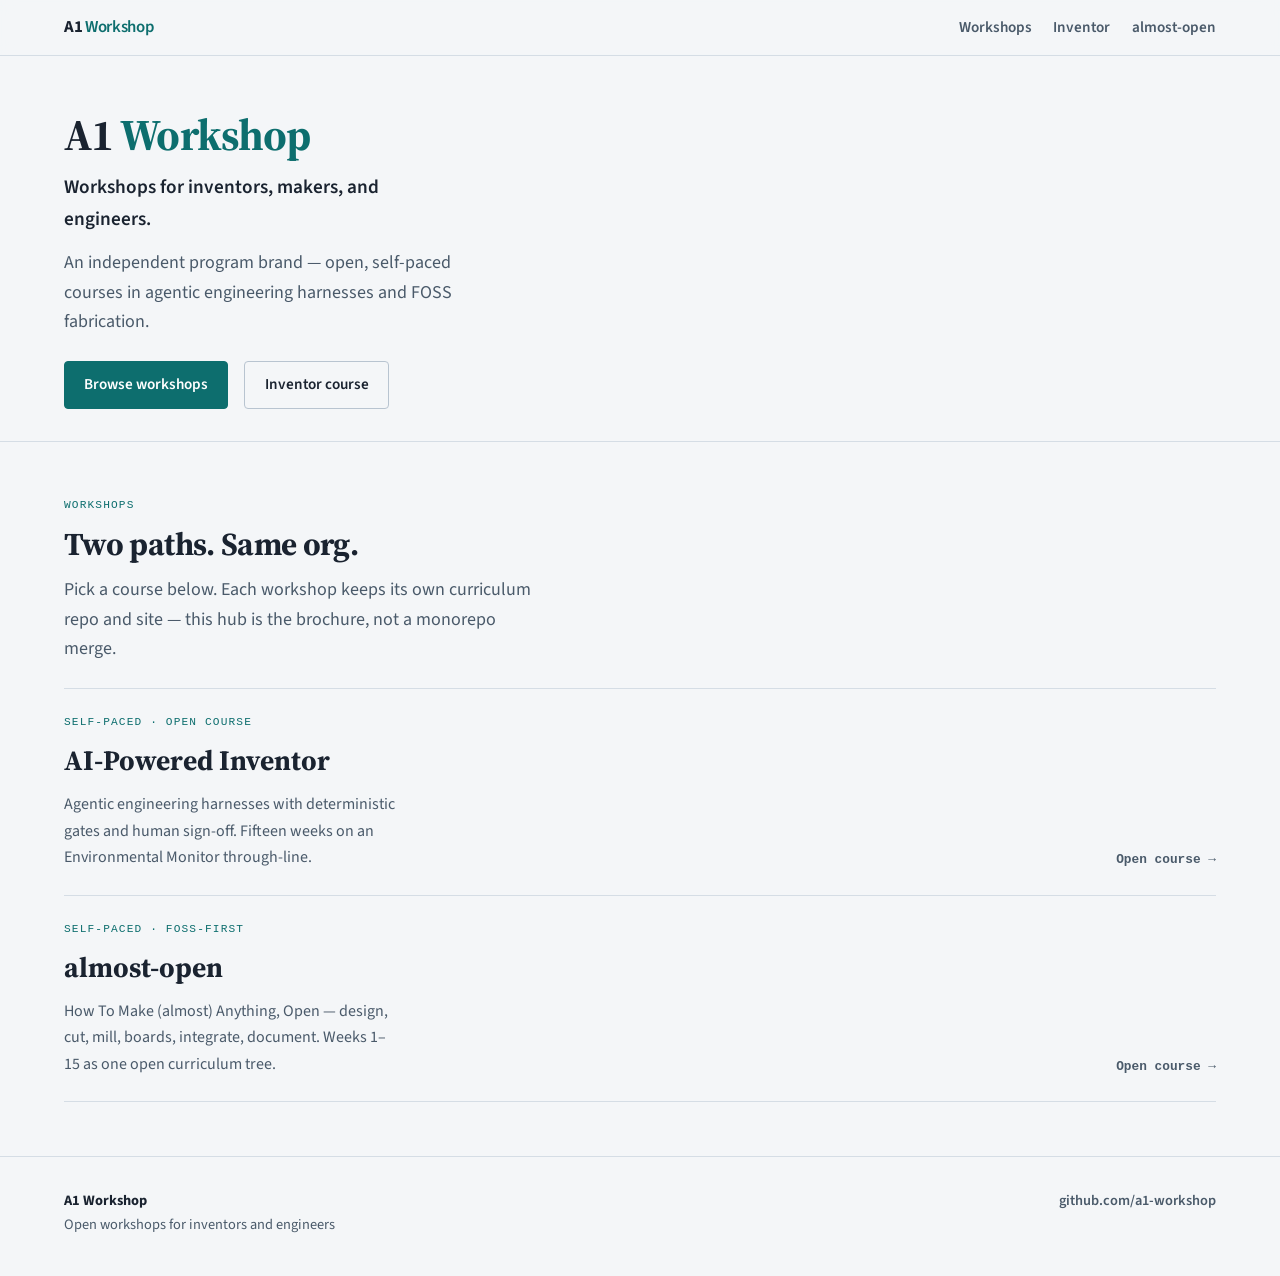
==== commit d757ab86: "Point Inventor brochure at the 15-week course spine. Replace the Track A/B/C ladder with a weeks ove" ====
--- a/index.html
+++ b/index.html
@@ -52,8 +52,8 @@
                 <p class="workshop__eyebrow">Self-paced · open course</p>
                 <h3 class="workshop__name">AI-Powered Inventor</h3>
                 <p class="workshop__blurb">
-                  Agentic engineering harnesses with deterministic gates and human sign-off. Track
-                  ladder with an Environmental Monitor through-line.
+                  Agentic engineering harnesses with deterministic gates and human sign-off. Fifteen
+                  weeks on an Environmental Monitor through-line.
                 </p>
               </div>
               <span class="workshop__cta">Open course →</span>
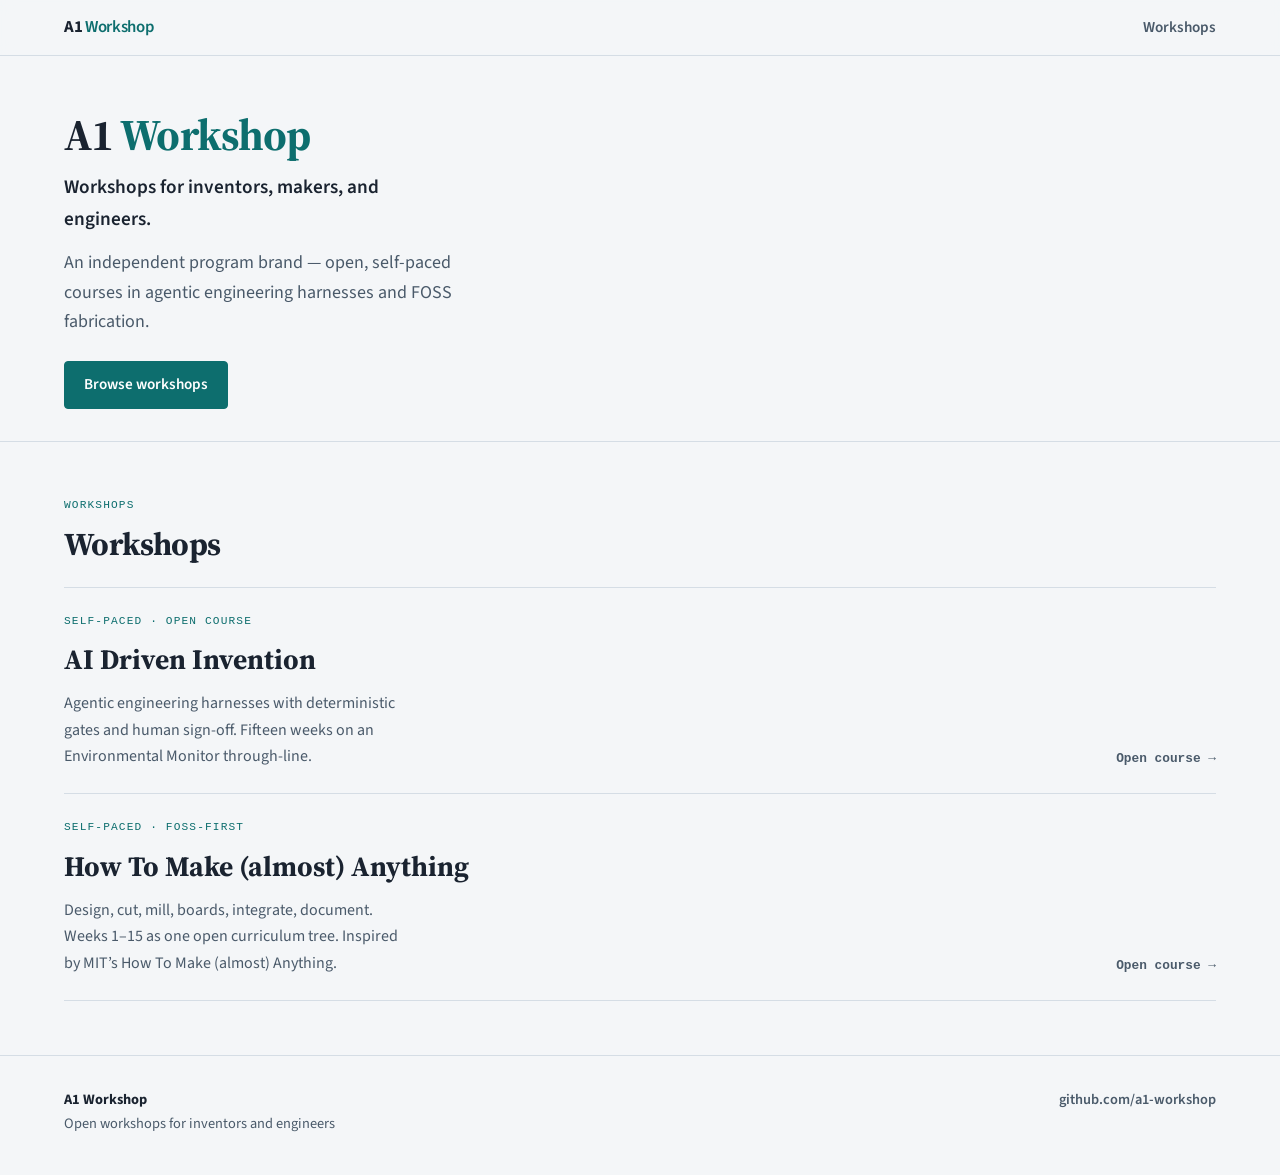
==== commit a84c805b: "Simplify Workshops-first hub nav and refresh workshop titles. Drop per-workshop tabs and prompt copy" ====
--- a/index.html
+++ b/index.html
@@ -6,7 +6,7 @@
     <title>A1 Workshop</title>
     <meta
       name="description"
-      content="A1 Workshop — open, self-paced courses for inventors, makers, and engineers. Home of AI-Powered Inventor and almost-open."
+      content="A1 Workshop — open, self-paced courses for inventors, makers, and engineers. Home of AI Driven Invention and How To Make (almost) Anything."
     />
     <link rel="icon" href="assets/favicon.svg" type="image/svg+xml" />
     <link rel="stylesheet" href="styles.css" />
@@ -17,8 +17,6 @@
         <a class="wordmark" href="./">A1 <span>Workshop</span></a>
         <nav class="nav" aria-label="Primary">
           <a href="#workshops">Workshops</a>
-          <a href="inventor/">Inventor</a>
-          <a href="https://a1-workshop.github.io/almost-open/">almost-open</a>
         </nav>
       </div>
     </header>
@@ -33,24 +31,19 @@
         </p>
         <div class="home-intro__cta">
           <a class="btn btn--primary" href="#workshops">Browse workshops</a>
-          <a class="btn btn--ghost" href="https://a1-workshop.github.io/a1-inventor/">Inventor course</a>
         </div>
       </div>
 
       <section class="section" id="workshops">
         <div class="wrap">
           <p class="section__eyebrow">Workshops</p>
-          <h2 class="section__title">Two paths. Same org.</h2>
-          <p class="section__lead">
-            Pick a course below. Each workshop keeps its own curriculum repo and site — this hub is the
-            brochure, not a monorepo merge.
-          </p>
+          <h2 class="section__title">Workshops</h2>
 
           <div class="workshops">
             <a class="workshop" href="https://a1-workshop.github.io/a1-inventor/">
               <div>
                 <p class="workshop__eyebrow">Self-paced · open course</p>
-                <h3 class="workshop__name">AI-Powered Inventor</h3>
+                <h3 class="workshop__name">AI Driven Invention</h3>
                 <p class="workshop__blurb">
                   Agentic engineering harnesses with deterministic gates and human sign-off. Fifteen
                   weeks on an Environmental Monitor through-line.
@@ -62,10 +55,10 @@
             <a class="workshop" href="https://a1-workshop.github.io/almost-open/">
               <div>
                 <p class="workshop__eyebrow">Self-paced · FOSS-first</p>
-                <h3 class="workshop__name">almost-open</h3>
+                <h3 class="workshop__name">How To Make (almost) Anything</h3>
                 <p class="workshop__blurb">
-                  How To Make (almost) Anything, Open — design, cut, mill, boards, integrate, document.
-                  Weeks 1–15 as one open curriculum tree.
+                  Design, cut, mill, boards, integrate, document. Weeks 1–15 as one open curriculum
+                  tree. Inspired by MIT’s How To Make (almost) Anything.
                 </p>
               </div>
               <span class="workshop__cta">Open course →</span>
